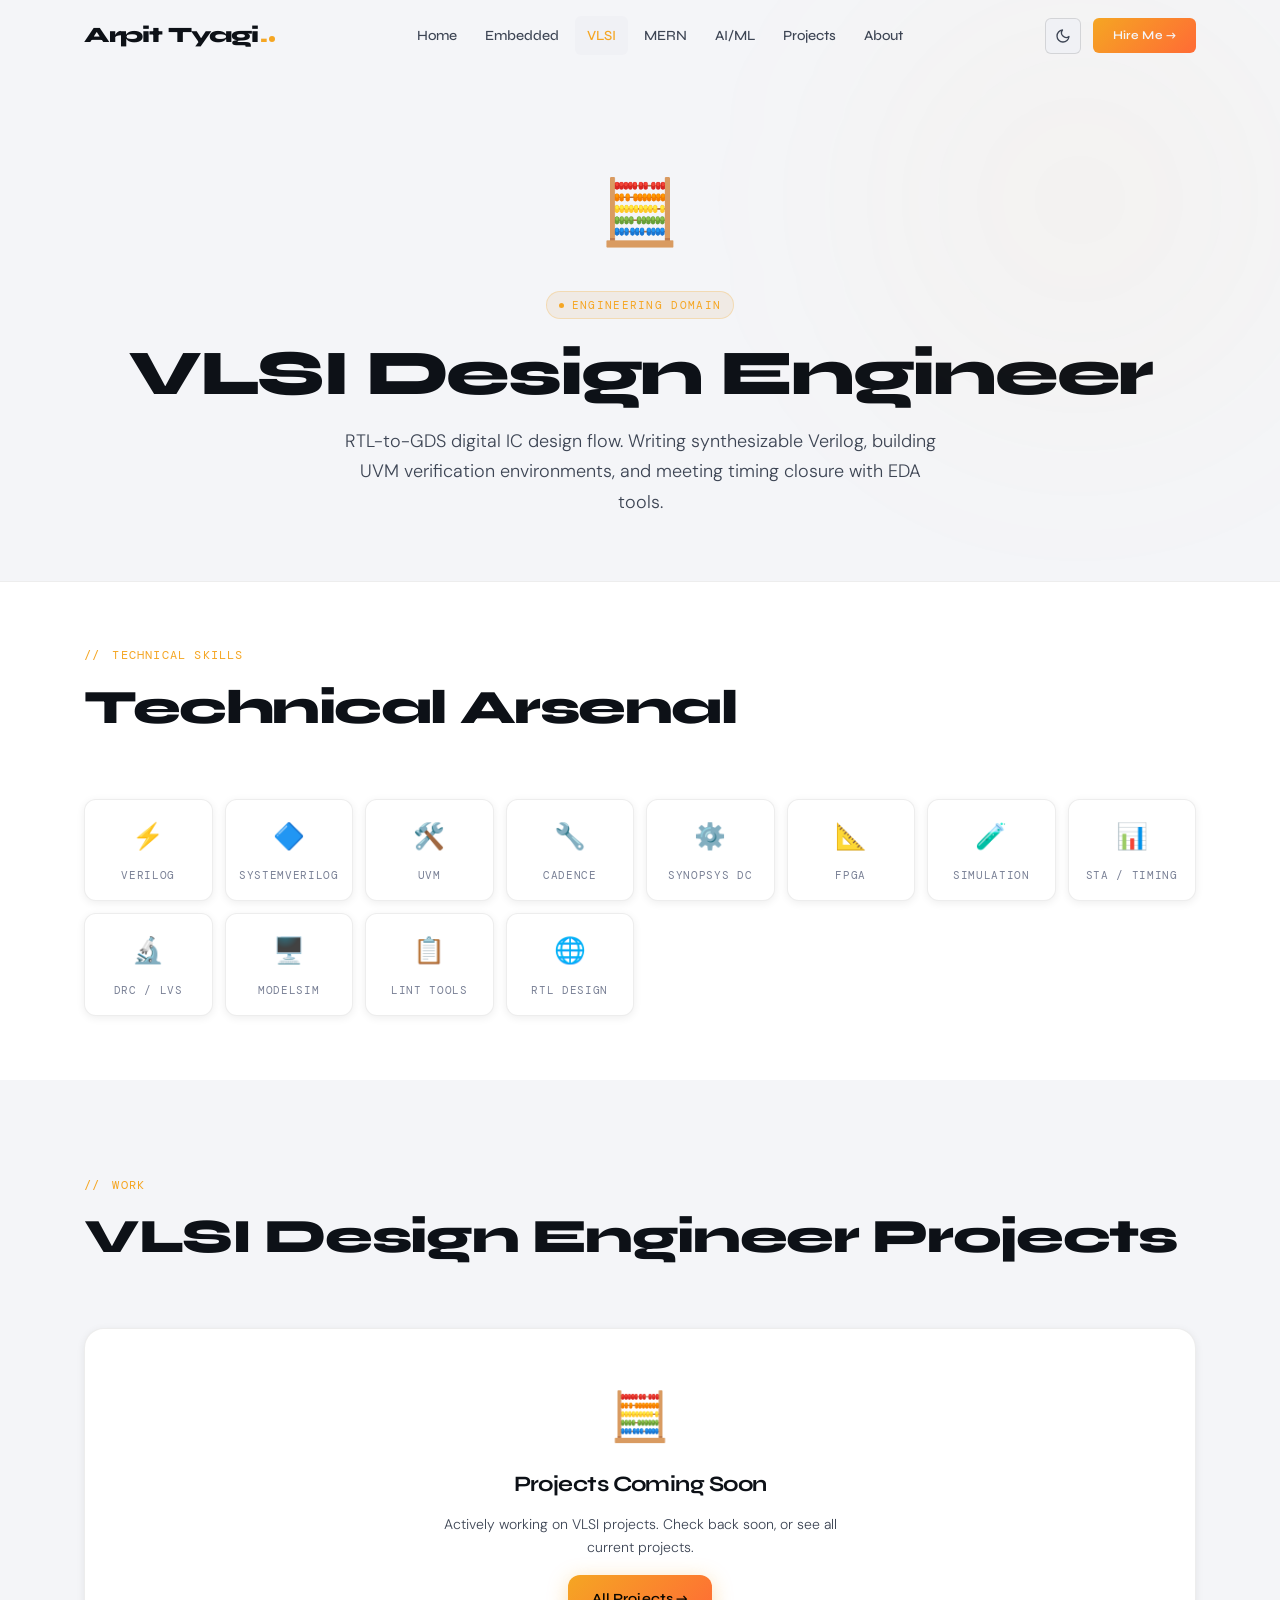
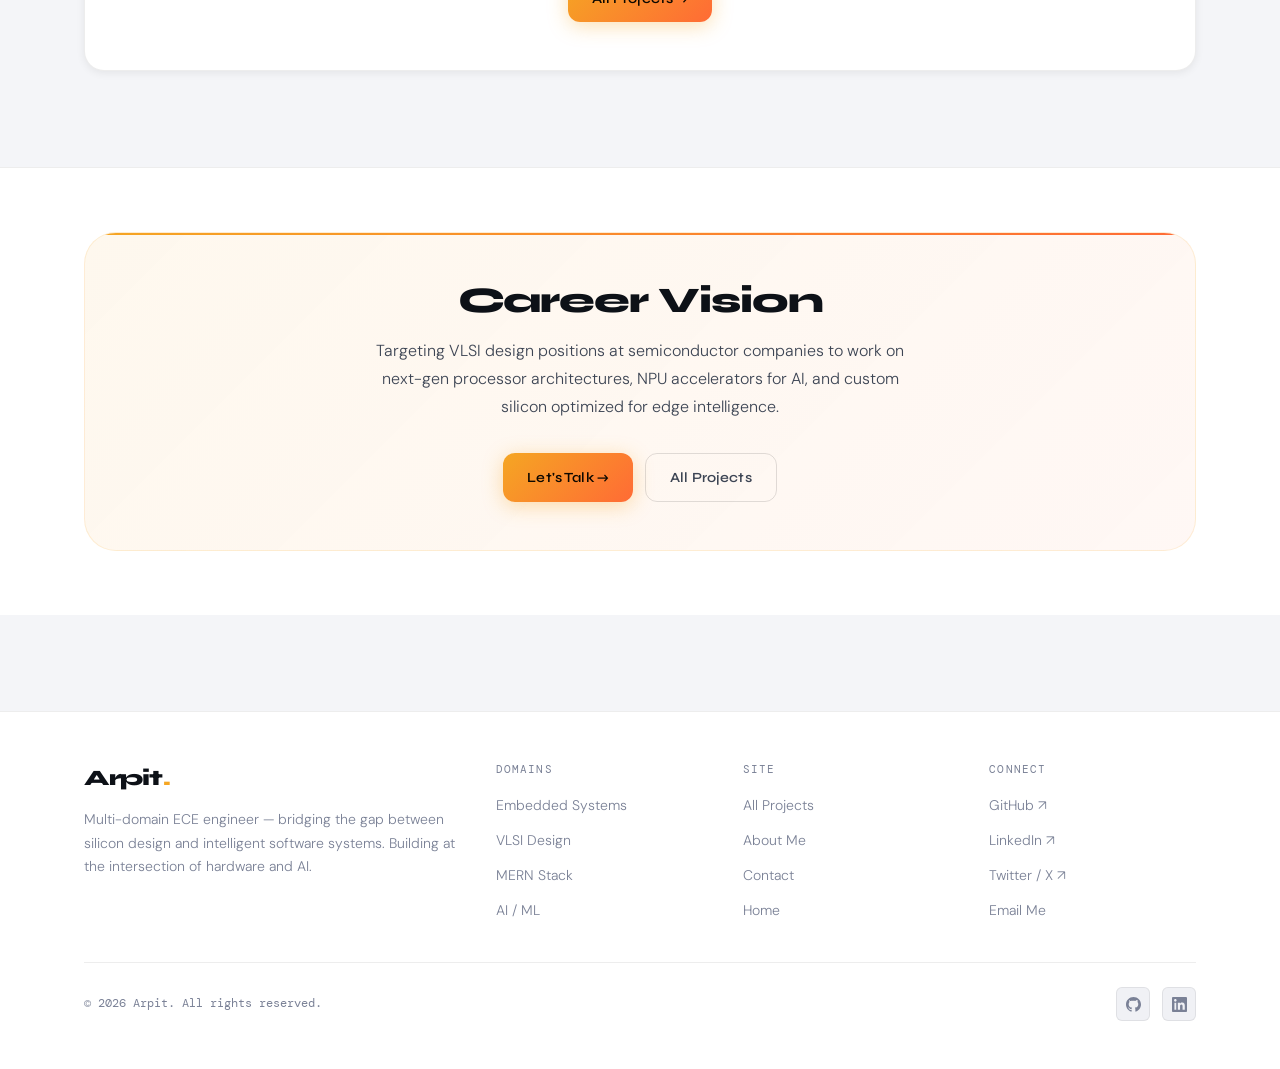
==== pages/vlsi.html @ d5ce12ea "Initial commit" ====
<!DOCTYPE html>
<html lang="en">
<head>
  <meta charset="UTF-8">
  <meta name="viewport" content="width=device-width, initial-scale=1.0">
  <meta name="description" content="VLSI Design Engineer — Arpit's engineering projects and skills.">
  <title>VLSI Design Engineer — Arpit Portfolio</title>
  <link rel="icon" type="image/svg+xml" href="data:image/svg+xml,<svg xmlns='http://www.w3.org/2000/svg' viewBox='0 0 100 100'><text y='.9em' font-size='90'>⚡</text></svg>">
  <link rel="preconnect" href="https://fonts.googleapis.com">
  <link rel="preconnect" href="https://fonts.gstatic.com" crossorigin>
  <link rel="stylesheet" href="../css/style.css">
  <script>!function(){var t=localStorage.getItem("arpit-theme")||(window.matchMedia("(prefers-color-scheme: dark)").matches?"dark":"light");document.documentElement.setAttribute("data-theme",t)}();</script>
</head>
<body>
<div id="nav-placeholder"></div>
<main id="main">

  <div class="page-hero" style="text-align:center;overflow:hidden;position:relative;">
    <div class="hero-orb hero-orb-1" aria-hidden="true"></div>
    <div class="wrap">
      <span class="page-hero-icon">🧮</span>
      <span class="label" style="margin-bottom:var(--s5);display:inline-flex;">Engineering Domain</span>
      <h1 class="page-hero-title">VLSI Design Engineer</h1>
      <p class="page-hero-sub" style="margin-inline:auto;">RTL-to-GDS digital IC design flow. Writing synthesizable Verilog, building UVM verification environments, and meeting timing closure with EDA tools.</p>
    </div>
  </div>

  <!-- Skills -->
  <section class="section section--sm" style="background:var(--bg-1);border-top:1px solid var(--border);">
    <div class="wrap">
      <div class="sh reveal">
        <p class="sh-eye">Technical Skills</p>
        <h2 class="sh-title">Technical Arsenal</h2>
      </div>
      <div class="skill-grid">
        <div class="skill-item reveal"><span class="skill-icon">⚡</span><span class="skill-name">Verilog</span></div>
<div class="skill-item reveal reveal-d1"><span class="skill-icon">🔷</span><span class="skill-name">SystemVerilog</span></div>
<div class="skill-item reveal reveal-d2"><span class="skill-icon">🛠️</span><span class="skill-name">UVM</span></div>
<div class="skill-item reveal reveal-d3"><span class="skill-icon">🔧</span><span class="skill-name">Cadence</span></div>
<div class="skill-item reveal"><span class="skill-icon">⚙️</span><span class="skill-name">Synopsys DC</span></div>
<div class="skill-item reveal reveal-d1"><span class="skill-icon">📐</span><span class="skill-name">FPGA</span></div>
<div class="skill-item reveal reveal-d2"><span class="skill-icon">🧪</span><span class="skill-name">Simulation</span></div>
<div class="skill-item reveal reveal-d3"><span class="skill-icon">📊</span><span class="skill-name">STA / Timing</span></div>
<div class="skill-item reveal"><span class="skill-icon">🔬</span><span class="skill-name">DRC / LVS</span></div>
<div class="skill-item reveal reveal-d1"><span class="skill-icon">🖥️</span><span class="skill-name">ModelSim</span></div>
<div class="skill-item reveal reveal-d2"><span class="skill-icon">📋</span><span class="skill-name">Lint Tools</span></div>
<div class="skill-item reveal reveal-d3"><span class="skill-icon">🌐</span><span class="skill-name">RTL Design</span></div>
      </div>
    </div>
  </section>

  <!-- Projects -->
  <section class="section">
    <div class="wrap">
      <div class="sh reveal">
        <p class="sh-eye">Work</p>
        <h2 class="sh-title">VLSI Design Engineer Projects</h2>
      </div>
      <div class="projects-grid">
        <div class="pcard reveal" style="grid-column:1/-1;padding:var(--s12);text-align:center;justify-content:center;align-items:center;display:flex;flex-direction:column;gap:var(--s4);">
          <span style="font-size:3rem;">🧮</span>
          <h3 style="font-size:var(--fs-xl);font-weight:700;">Projects Coming Soon</h3>
          <p style="color:var(--text-1);font-size:var(--fs-sm);max-width:400px;font-weight:300;">Actively working on VLSI projects. Check back soon, or see all current projects.</p>
          <a href="projects.html" class="btn btn-primary">All Projects →</a>
        </div>
      </div>
    </div>
  </section>

  <!-- Vision -->
  <section class="section section--sm" style="background:var(--bg-1);border-top:1px solid var(--border);">
    <div class="wrap">
      <div class="vision-strip reveal">
        <h2 class="vision-title">Career Vision</h2>
        <p class="vision-text">Targeting VLSI design positions at semiconductor companies to work on next-gen processor architectures, NPU accelerators for AI, and custom silicon optimized for edge intelligence.</p>
        <div class="vision-ctas">
          <a href="contact.html" class="btn btn-primary">Let's Talk →</a>
          <a href="projects.html" class="btn btn-ghost">All Projects</a>
        </div>
      </div>
    </div>
  </section>

</main>
<div id="footer-placeholder"></div>
<script src="../js/shared.js"></script>
</body>
</html>
---- css/style.css ----
/* ================================================================
   ARPIT PORTFOLIO — Design System
   Aesthetic: Dark engineering lab / silicon-era terminal
   Fonts: Syne (display) + DM Mono (code) + DM Sans (body)
   ================================================================ */

@import url('https://fonts.googleapis.com/css2?family=Syne:wght@400;500;600;700;800&family=DM+Mono:ital,wght@0,300;0,400;0,500;1,300&family=DM+Sans:ital,opsz,wght@0,9..40,300;0,9..40,400;0,9..40,500;0,9..40,600;1,9..40,300&display=swap');

/* ── TOKENS ─────────────────────────────────────────────────── */
:root {
  /* Palette */
  --bg-0:        #080B12;
  --bg-1:        #0D1117;
  --bg-2:        #131924;
  --bg-3:        #1B2232;
  --border:      rgba(255,255,255,0.07);
  --border-mid:  rgba(255,255,255,0.12);
  --border-hi:   rgba(255,255,255,0.22);

  --text-0:      #F0F4FF;
  --text-1:      #A8B4CC;
  --text-2:      #5A6580;
  --text-3:      #2E3548;

  --amber:       #F5A623;
  --amber-glow:  rgba(245,166,35,0.15);
  --amber-mid:   rgba(245,166,35,0.08);
  --electric:    #00D4FF;
  --electric-glow: rgba(0,212,255,0.12);
  --green:       #00E5A0;
  --violet:      #8B5CF6;

  --gradient-main: linear-gradient(135deg, #F5A623 0%, #FF6B35 100%);
  --gradient-cool: linear-gradient(135deg, #00D4FF 0%, #8B5CF6 100%);
  --gradient-text: linear-gradient(135deg, #F5A623 20%, #FF6B35 80%);

  /* Noise texture via SVG */
  --noise: url("data:image/svg+xml,%3Csvg viewBox='0 0 256 256' xmlns='http://www.w3.org/2000/svg'%3E%3Cfilter id='n'%3E%3CfeTurbulence type='fractalNoise' baseFrequency='0.85' numOctaves='4' stitchTiles='stitch'/%3E%3C/filter%3E%3Crect width='100%25' height='100%25' filter='url(%23n)' opacity='0.04'/%3E%3C/svg%3E");

  /* Fonts */
  --font-display: 'Syne', sans-serif;
  --font-body:    'DM Sans', sans-serif;
  --font-mono:    'DM Mono', monospace;

  /* Scale */
  --fs-2xs: 0.6875rem;
  --fs-xs:  0.75rem;
  --fs-sm:  0.875rem;
  --fs-md:  1rem;
  --fs-lg:  1.125rem;
  --fs-xl:  1.375rem;
  --fs-2xl: 1.75rem;
  --fs-3xl: 2.25rem;
  --fs-4xl: 3rem;
  --fs-5xl: 4rem;
  --fs-6xl: 5.5rem;
  --fs-7xl: 7.5rem;

  /* Spacing */
  --s1:  0.25rem;
  --s2:  0.5rem;
  --s3:  0.75rem;
  --s4:  1rem;
  --s5:  1.25rem;
  --s6:  1.5rem;
  --s8:  2rem;
  --s10: 2.5rem;
  --s12: 3rem;
  --s16: 4rem;
  --s20: 5rem;
  --s24: 6rem;
  --s32: 8rem;

  /* Radii */
  --r-sm: 6px;
  --r-md: 12px;
  --r-lg: 20px;
  --r-xl: 32px;
  --r-full: 9999px;

  /* Shadows */
  --shadow-sm: 0 2px 8px rgba(0,0,0,0.4);
  --shadow-md: 0 8px 32px rgba(0,0,0,0.5);
  --shadow-lg: 0 20px 60px rgba(0,0,0,0.6);
  --shadow-amber: 0 0 40px rgba(245,166,35,0.2), 0 4px 20px rgba(0,0,0,0.4);
  --shadow-glow: 0 0 60px rgba(245,166,35,0.08);

  /* Transitions */
  --ease: cubic-bezier(0.4, 0, 0.2, 1);
  --ease-spring: cubic-bezier(0.34, 1.56, 0.64, 1);
  --ease-out: cubic-bezier(0, 0, 0.2, 1);
  --t-fast: 150ms var(--ease);
  --t-base: 250ms var(--ease);
  --t-slow: 400ms var(--ease);

  --max-w: 1160px;
  --max-w-text: 680px;
}

/* ── RESET ──────────────────────────────────────────────────── */
*, *::before, *::after { box-sizing: border-box; margin: 0; padding: 0; }
html { font-size: 16px; scroll-behavior: smooth; scrollbar-width: thin; scrollbar-color: var(--bg-3) var(--bg-0); overflow-x: hidden; }
body {
  font-family: var(--font-body);
  background: var(--bg-0);
  color: var(--text-0);
  line-height: 1.65;
  overflow-x: hidden;
  min-height: 100vh;
  -webkit-font-smoothing: antialiased;
  background-image: var(--noise);
}
img, video { max-width: 100%; height: auto; display: block; }
a { color: inherit; text-decoration: none; }
ul, ol { list-style: none; }
button { font-family: var(--font-body); cursor: pointer; border: none; background: none; color: inherit; }
input, textarea, select { font-family: var(--font-body); }
h1,h2,h3,h4,h5,h6 { font-family: var(--font-display); font-weight: 700; line-height: 1.1; letter-spacing: -0.025em; }

/* Custom scrollbar */
::-webkit-scrollbar { width: 6px; }
::-webkit-scrollbar-track { background: var(--bg-0); }
::-webkit-scrollbar-thumb { background: var(--bg-3); border-radius: 3px; }
::-webkit-scrollbar-thumb:hover { background: var(--text-2); }

/* ── LAYOUT ─────────────────────────────────────────────────── */
.wrap { width: 100%; max-width: var(--max-w); margin-inline: auto; padding-inline: var(--s6); }
.wrap--text { max-width: var(--max-w-text); }
.section { padding-block: var(--s24); }
.section--sm { padding-block: var(--s16); }
.section--lg { padding-block: var(--s32); }

/* Grid helpers */
.g2 { display: grid; grid-template-columns: 1fr 1fr; gap: var(--s6); }
.g3 { display: grid; grid-template-columns: repeat(3, 1fr); gap: var(--s6); }
.g4 { display: grid; grid-template-columns: repeat(4, 1fr); gap: var(--s5); }
.flex { display: flex; }
.flex-c { display: flex; align-items: center; }
.flex-cc { display: flex; align-items: center; justify-content: center; }
.flex-b { display: flex; align-items: center; justify-content: space-between; }

/* ── TYPOGRAPHY UTILITIES ───────────────────────────────────── */
.mono { font-family: var(--font-mono); }
.grad-text {
  background: var(--gradient-text);
  -webkit-background-clip: text;
  -webkit-text-fill-color: transparent;
  background-clip: text;
}
.grad-text-cool {
  background: var(--gradient-cool);
  -webkit-background-clip: text;
  -webkit-text-fill-color: transparent;
  background-clip: text;
}
.text-muted { color: var(--text-1); }
.text-dim   { color: var(--text-2); }
.text-center { text-align: center; }

/* ── LABEL CHIP ─────────────────────────────────────────────── */
.label {
  display: inline-flex;
  align-items: center;
  gap: var(--s2);
  font-family: var(--font-mono);
  font-size: var(--fs-2xs);
  letter-spacing: 0.12em;
  text-transform: uppercase;
  color: var(--amber);
  padding: var(--s1) var(--s3);
  border: 1px solid rgba(245,166,35,0.25);
  border-radius: var(--r-full);
  background: var(--amber-mid);
}
.label::before {
  content: '';
  width: 5px; height: 5px;
  border-radius: 50%;
  background: var(--amber);
  animation: blink 2.4s ease-in-out infinite;
}
@keyframes blink { 0%,100%{opacity:1} 50%{opacity:0.3} }

/* ── BUTTONS ─────────────────────────────────────────────────── */
.btn {
  display: inline-flex;
  align-items: center;
  gap: var(--s2);
  padding: var(--s3) var(--s6);
  border-radius: var(--r-md);
  font-family: var(--font-display);
  font-size: var(--fs-sm);
  font-weight: 600;
  letter-spacing: 0.01em;
  transition: all var(--t-base);
  cursor: pointer;
  position: relative;
  overflow: hidden;
  white-space: nowrap;
}
.btn-primary {
  background: var(--gradient-main);
  color: #0D0800;
  box-shadow: 0 4px 20px rgba(245,166,35,0.35);
}
.btn-primary:hover {
  transform: translateY(-2px);
  box-shadow: 0 8px 32px rgba(245,166,35,0.50);
}
.btn-ghost {
  background: transparent;
  color: var(--text-1);
  border: 1px solid var(--border-mid);
}
.btn-ghost:hover {
  background: var(--bg-2);
  color: var(--text-0);
  border-color: var(--border-hi);
}
.btn-sm {
  padding: var(--s2) var(--s4);
  font-size: var(--fs-xs);
  border-radius: var(--r-sm);
}
.btn-lg {
  padding: var(--s4) var(--s8);
  font-size: var(--fs-md);
  border-radius: var(--r-lg);
}

/* ── NAV ─────────────────────────────────────────────────────── */
.nav {
  position: fixed;
  top: 0; left: 0; right: 0;
  z-index: 200;
  padding-block: var(--s4);
  transition: background var(--t-slow), border-color var(--t-slow);
  border-bottom: 1px solid transparent;
}
.nav.scrolled {
  background: rgba(8,11,18,0.88);
  backdrop-filter: blur(24px) saturate(160%);
  -webkit-backdrop-filter: blur(24px) saturate(160%);
  border-bottom-color: var(--border);
}
.nav-inner { display: flex; align-items: center; justify-content: space-between; }
.nav-logo {
  font-family: var(--font-display);
  font-size: var(--fs-xl);
  font-weight: 800;
  letter-spacing: -0.04em;
  display: flex;
  align-items: baseline;
  gap: 2px;
}
.nav-logo span { color: var(--amber); }
.nav-logo .dot {
  width: 6px; height: 6px;
  border-radius: 50%;
  background: var(--amber);
  display: inline-block;
  margin-bottom: 3px;
  animation: blink 2.4s ease-in-out infinite;
}
.nav-links {
  display: flex;
  align-items: center;
  gap: var(--s1);
}
.nav-links a {
  font-size: var(--fs-sm);
  font-weight: 500;
  color: var(--text-1);
  padding: var(--s2) var(--s3);
  border-radius: var(--r-sm);
  transition: color var(--t-fast), background var(--t-fast);
  font-family: var(--font-display);
}
.nav-links a:hover, .nav-links a.active {
  color: var(--text-0);
  background: var(--bg-2);
}
.nav-links a.active { color: var(--amber); }
.nav-cta {
  font-family: var(--font-display);
  font-size: var(--fs-xs);
  font-weight: 600;
  color: var(--bg-0);
  background: var(--gradient-main);
  padding: var(--s2) var(--s5);
  border-radius: var(--r-sm);
  transition: all var(--t-base);
  letter-spacing: 0.01em;
}
.nav-cta:hover { opacity: 0.9; transform: translateY(-1px); }

/* Hamburger */
.nav-hamburger {
  display: none;
  flex-direction: column;
  gap: 5px;
  cursor: pointer;
  padding: var(--s2);
  z-index: 10;
}
.nav-hamburger span {
  display: block;
  width: 22px;
  height: 1.5px;
  background: var(--text-0);
  border-radius: 2px;
  transition: all var(--t-base);
}
.nav-hamburger.open span:nth-child(1) { transform: translateY(6.5px) rotate(45deg); }
.nav-hamburger.open span:nth-child(2) { opacity: 0; }
.nav-hamburger.open span:nth-child(3) { transform: translateY(-6.5px) rotate(-45deg); }

/* Mobile menu */
.nav-mobile {
  display: none;
  position: fixed;
  inset: 0;
  background: var(--bg-0);
  z-index: 190;
  flex-direction: column;
  align-items: center;
  justify-content: center;
  gap: var(--s4);
  opacity: 0;
  pointer-events: none;
  transition: opacity var(--t-slow);
}
.nav-mobile.open { opacity: 1; pointer-events: all; }
.nav-mobile a {
  font-family: var(--font-display);
  font-size: var(--fs-3xl);
  font-weight: 700;
  color: var(--text-1);
  transition: color var(--t-fast);
  letter-spacing: -0.02em;
}
.nav-mobile a:hover { color: var(--amber); }

/* ── HERO ─────────────────────────────────────────────────────── */
.hero {
  min-height: 100svh;
  display: flex;
  flex-direction: column;
  justify-content: center;
  padding-top: 80px;
  position: relative;
  overflow: hidden;
}

/* Ambient background orbs */
.hero-orb {
  position: absolute;
  border-radius: 50%;
  filter: blur(120px);
  pointer-events: none;
  opacity: 0.5;
}
.hero-orb-1 {
  width: 600px; height: 600px;
  background: radial-gradient(circle, rgba(245,166,35,0.12) 0%, transparent 70%);
  top: -100px; right: -100px;
  animation: drift1 12s ease-in-out infinite alternate;
}
.hero-orb-2 {
  width: 500px; height: 500px;
  background: radial-gradient(circle, rgba(0,212,255,0.08) 0%, transparent 70%);
  bottom: -50px; left: -80px;
  animation: drift2 15s ease-in-out infinite alternate;
}
.hero-orb-3 {
  width: 300px; height: 300px;
  background: radial-gradient(circle, rgba(139,92,246,0.08) 0%, transparent 70%);
  top: 40%; left: 40%;
  animation: drift3 10s ease-in-out infinite alternate;
}
@keyframes drift1 { from{transform:translate(0,0) scale(1)} to{transform:translate(-40px,60px) scale(1.1)} }
@keyframes drift2 { from{transform:translate(0,0) scale(1)} to{transform:translate(50px,-40px) scale(0.9)} }
@keyframes drift3 { from{transform:translate(0,0)} to{transform:translate(-30px,30px)} }

/* Grid lines background */
.hero-grid {
  position: absolute;
  inset: 0;
  pointer-events: none;
  opacity: 0.03;
  background-image:
    linear-gradient(var(--text-0) 1px, transparent 1px),
    linear-gradient(90deg, var(--text-0) 1px, transparent 1px);
  background-size: 60px 60px;
  mask-image: radial-gradient(ellipse 80% 100% at 50% 0%, black 0%, transparent 80%);
}

.hero-inner {
  display: grid;
  grid-template-columns: 1fr 1fr;
  gap: var(--s16);
  align-items: center;
  padding-block: var(--s20);
}

.hero-pre {
  font-family: var(--font-mono);
  font-size: var(--fs-xs);
  color: var(--amber);
  letter-spacing: 0.1em;
  margin-bottom: var(--s5);
  display: flex;
  align-items: center;
  gap: var(--s3);
}
.hero-pre::before {
  content: '';
  width: 24px; height: 1px;
  background: var(--amber);
}
.hero-pre::after {
  content: '';
  width: 24px; height: 1px;
  background: var(--amber);
}

.hero-title {
  font-size: clamp(2.2rem, 10vw, var(--fs-6xl));
  font-weight: 800;
  letter-spacing: -0.035em;
  line-height: 1.0;
  margin-bottom: var(--s6);
}

.hero-sub {
  font-size: var(--fs-lg);
  color: var(--text-1);
  line-height: 1.7;
  max-width: 480px;
  margin-bottom: var(--s8);
  font-weight: 300;
}

.hero-domains {
  display: flex;
  flex-wrap: wrap;
  gap: var(--s2);
  margin-bottom: var(--s8);
}

.domain-pill {
  display: inline-flex;
  align-items: center;
  gap: var(--s2);
  padding: 5px var(--s3);
  border: 1px solid var(--border);
  border-radius: var(--r-full);
  background: var(--bg-2);
  font-family: var(--font-mono);
  font-size: var(--fs-xs);
  color: var(--text-1);
  transition: all var(--t-fast);
  cursor: default;
}
.domain-pill:hover {
  border-color: var(--amber);
  color: var(--amber);
  background: var(--amber-mid);
}
.domain-pill .pip {
  width: 5px; height: 5px;
  border-radius: 50%;
}

.hero-ctas {
  display: flex;
  gap: var(--s3);
  flex-wrap: wrap;
}

/* Hero photo side */
.hero-visual {
  position: relative;
  display: flex;
  justify-content: flex-end;
  align-items: center;
}

.hero-photo-wrap {
  position: relative;
  width: 360px;
  height: 440px;
}

.hero-photo-frame {
  width: 100%;
  height: 100%;
  border-radius: var(--r-xl);
  overflow: hidden;
  position: relative;
  border: 1px solid var(--border-mid);
}

/* Gradient overlay on photo */
.hero-photo-frame::after {
  content: '';
  position: absolute;
  inset: 0;
  background: linear-gradient(
    to bottom,
    rgba(8,11,18,0) 0%,
    rgba(8,11,18,0) 50%,
    rgba(8,11,18,0.7) 100%
  );
  z-index: 1;
}

.hero-photo-frame img {
  width: 100%; height: 100%;
  object-fit: cover;
  object-position: top center;
  transition: transform 600ms var(--ease-out);
}
.hero-photo-frame:hover img { transform: scale(1.03); }

/* Decorative circuit lines */
.hero-deco {
  position: absolute;
  inset: -20px;
  pointer-events: none;
}
.hero-deco::before {
  content: '';
  position: absolute;
  top: 20px; left: -20px; right: 20px; bottom: -20px;
  border: 1px solid rgba(245,166,35,0.12);
  border-radius: var(--r-xl);
}
.hero-deco::after {
  content: '';
  position: absolute;
  top: 40px; left: -10px;
  width: 1px; height: 60px;
  background: linear-gradient(to bottom, transparent, var(--amber), transparent);
}

/* Floating info card */
.hero-card {
  position: absolute;
  background: rgba(13,17,23,0.92);
  border: 1px solid var(--border-mid);
  border-radius: var(--r-md);
  padding: var(--s3) var(--s4);
  backdrop-filter: blur(12px);
  box-shadow: var(--shadow-md);
  animation: float 5s ease-in-out infinite;
}
.hero-card-1 { bottom: 30px; left: -50px; animation-delay: 0s; }
.hero-card-2 { top: 40px; right: -40px; animation-delay: 2.5s; }
@keyframes float { 0%,100%{transform:translateY(0)} 50%{transform:translateY(-10px)} }

.hcard-val { font-family: var(--font-display); font-size: var(--fs-xl); font-weight: 800; color: var(--text-0); line-height: 1; }
.hcard-key { font-family: var(--font-mono); font-size: var(--fs-2xs); color: var(--text-2); margin-top: 3px; text-transform: uppercase; letter-spacing: 0.08em; }

/* ── SECTION HEADER ─────────────────────────────────────────── */
.sh { margin-bottom: var(--s16); }
.sh-eye {
  font-family: var(--font-mono);
  font-size: var(--fs-xs);
  color: var(--amber);
  letter-spacing: 0.1em;
  text-transform: uppercase;
  display: flex;
  align-items: center;
  gap: var(--s3);
  margin-bottom: var(--s4);
}
.sh-eye::before { content: '//'; }
.sh-title {
  font-size: clamp(1.6rem, 7vw, var(--fs-4xl));
  font-weight: 800;
  letter-spacing: -0.03em;
  margin-bottom: var(--s4);
}
.sh-sub {
  font-size: var(--fs-lg);
  color: var(--text-1);
  line-height: 1.65;
  font-weight: 300;
  max-width: 560px;
}

/* ── DOMAIN CARDS ───────────────────────────────────────────── */
.domains-grid {
  display: grid;
  grid-template-columns: repeat(2, 1fr);
  gap: var(--s4);
}

.dcard {
  display: block;
  background: var(--bg-1);
  border: 1px solid var(--border);
  border-radius: var(--r-lg);
  padding: var(--s8);
  position: relative;
  overflow: hidden;
  transition: all var(--t-base);
  text-decoration: none;
  color: inherit;
  cursor: pointer;
}
.dcard::before {
  content: '';
  position: absolute;
  top: 0; left: 0; right: 0;
  height: 2px;
  background: var(--gradient-main);
  transform: scaleX(0);
  transform-origin: left;
  transition: transform var(--t-slow);
}
.dcard:hover { border-color: var(--border-mid); transform: translateY(-4px); box-shadow: var(--shadow-lg); color: inherit; }
.dcard:hover::before { transform: scaleX(1); }

/* Ambient glow on hover */
.dcard::after {
  content: '';
  position: absolute;
  inset: 0;
  background: radial-gradient(ellipse 60% 50% at 30% 0%, var(--amber-mid) 0%, transparent 70%);
  opacity: 0;
  transition: opacity var(--t-slow);
  pointer-events: none;
}
.dcard:hover::after { opacity: 1; }

.dcard-icon {
  width: 48px; height: 48px;
  border-radius: var(--r-md);
  border: 1px solid var(--border);
  background: var(--bg-2);
  display: flex; align-items: center; justify-content: center;
  font-size: 22px;
  margin-bottom: var(--s5);
  transition: all var(--t-base);
  position: relative;
  z-index: 1;
}
.dcard:hover .dcard-icon {
  border-color: rgba(245,166,35,0.3);
  background: var(--amber-mid);
}
.dcard-title {
  font-size: var(--fs-xl);
  font-weight: 700;
  margin-bottom: var(--s3);
  position: relative; z-index: 1;
}
.dcard-desc {
  font-size: var(--fs-sm);
  color: var(--text-1);
  line-height: 1.7;
  margin-bottom: var(--s5);
  font-weight: 300;
  position: relative; z-index: 1;
}
.dcard-tags {
  display: flex;
  flex-wrap: wrap;
  gap: var(--s2);
  position: relative; z-index: 1;
  margin-bottom: var(--s5);
}
.tag {
  font-family: var(--font-mono);
  font-size: var(--fs-2xs);
  padding: 3px var(--s2);
  border: 1px solid var(--border);
  border-radius: var(--r-sm);
  color: var(--text-2);
  background: var(--bg-2);
  transition: all var(--t-fast);
}
.dcard:hover .tag { border-color: var(--border-mid); color: var(--text-1); }
.dcard-arrow {
  display: flex;
  align-items: center;
  gap: var(--s2);
  font-family: var(--font-display);
  font-size: var(--fs-sm);
  font-weight: 600;
  color: var(--amber);
  position: relative; z-index: 1;
  transition: gap var(--t-base);
}
.dcard:hover .dcard-arrow { gap: var(--s3); }

/* ── PROJECT CARDS ──────────────────────────────────────────── */
.pcard {
  background: var(--bg-1);
  border: 1px solid var(--border);
  border-radius: var(--r-lg);
  overflow: hidden;
  display: flex;
  flex-direction: column;
  transition: all var(--t-base);
  position: relative;
}
.pcard:hover { transform: translateY(-6px); box-shadow: var(--shadow-lg); border-color: var(--border-mid); }

.pcard-thumb {
  position: relative;
  aspect-ratio: 16/9;
  overflow: hidden;
  background: var(--bg-2);
  display: flex;
  align-items: center;
  justify-content: center;
}
.pcard-thumb-icon { font-size: 3.5rem; opacity: 0.4; transition: all var(--t-slow); }
.pcard:hover .pcard-thumb-icon { opacity: 0.7; transform: scale(1.1); }
.pcard-thumb img { width: 100%; height: 100%; object-fit: cover; transition: transform 500ms var(--ease-out); }
.pcard:hover .pcard-thumb img { transform: scale(1.06); }
.pcard-badge {
  position: absolute;
  top: var(--s3); left: var(--s3);
  font-family: var(--font-mono);
  font-size: var(--fs-2xs);
  letter-spacing: 0.05em;
  padding: 3px var(--s2);
  border-radius: var(--r-sm);
  border: 1px solid var(--border-mid);
  background: rgba(8,11,18,0.85);
  backdrop-filter: blur(8px);
  color: var(--text-2);
  text-transform: uppercase;
}
.pcard-body { padding: var(--s6); flex: 1; display: flex; flex-direction: column; gap: var(--s3); }
.pcard-title { font-size: var(--fs-lg); font-weight: 700; line-height: 1.25; }
.pcard-desc { font-size: var(--fs-sm); color: var(--text-1); line-height: 1.65; flex: 1; font-weight: 300; }
.pcard-stack { display: flex; flex-wrap: wrap; gap: var(--s2); }
.pcard-actions { display: flex; gap: var(--s2); padding-top: var(--s3); border-top: 1px solid var(--border); margin-top: auto; }

/* ── SKILLS ─────────────────────────────────────────────────── */
.skill-grid {
  display: grid;
  grid-template-columns: repeat(auto-fill, minmax(120px, 1fr));
  gap: var(--s3);
}
.skill-item {
  background: var(--bg-1);
  border: 1px solid var(--border);
  border-radius: var(--r-md);
  padding: var(--s4) var(--s3);
  text-align: center;
  display: flex;
  flex-direction: column;
  align-items: center;
  gap: var(--s2);
  transition: all var(--t-base);
}
.skill-item:hover {
  border-color: rgba(245,166,35,0.3);
  background: var(--amber-mid);
  transform: translateY(-2px);
}
.skill-icon { font-size: 1.6rem; }
.skill-name {
  font-family: var(--font-mono);
  font-size: var(--fs-2xs);
  color: var(--text-2);
  text-transform: uppercase;
  letter-spacing: 0.06em;
  transition: color var(--t-fast);
}
.skill-item:hover .skill-name { color: var(--amber); }

/* ── STATS BAR ──────────────────────────────────────────────── */
.stats-row {
  display: grid;
  grid-template-columns: repeat(4, 1fr);
  gap: 1px;
  border: 1px solid var(--border);
  border-radius: var(--r-lg);
  overflow: hidden;
  background: var(--border);
}
.stat-cell {
  background: var(--bg-1);
  padding: var(--s8) var(--s6);
  text-align: center;
}
.stat-val {
  font-family: var(--font-display);
  font-size: var(--fs-4xl);
  font-weight: 800;
  letter-spacing: -0.04em;
  line-height: 1;
  background: var(--gradient-text);
  -webkit-background-clip: text;
  -webkit-text-fill-color: transparent;
  background-clip: text;
  margin-bottom: var(--s2);
}
.stat-key {
  font-family: var(--font-mono);
  font-size: var(--fs-xs);
  color: var(--text-2);
  text-transform: uppercase;
  letter-spacing: 0.08em;
}

/* ── CONTACT FORM ───────────────────────────────────────────── */
.contact-box {
  background: var(--bg-1);
  border: 1px solid var(--border);
  border-radius: var(--r-xl);
  padding: var(--s10);
  max-width: 660px;
  margin-inline: auto;
  position: relative;
  overflow: hidden;
}
.contact-box::before {
  content: '';
  position: absolute;
  top: 0; left: 0; right: 0;
  height: 2px;
  background: var(--gradient-main);
}
.form-group { display: flex; flex-direction: column; gap: var(--s2); margin-bottom: var(--s5); }
.form-row { display: grid; grid-template-columns: 1fr 1fr; gap: var(--s4); }
.form-label {
  font-family: var(--font-display);
  font-size: var(--fs-xs);
  font-weight: 600;
  color: var(--text-1);
  letter-spacing: 0.02em;
}
.form-label span { color: var(--amber); }
.form-input, .form-select, .form-textarea {
  background: var(--bg-0);
  border: 1px solid var(--border-mid);
  border-radius: var(--r-md);
  padding: var(--s3) var(--s4);
  color: var(--text-0);
  font-size: var(--fs-sm);
  font-family: var(--font-body);
  outline: none;
  transition: border-color var(--t-fast), box-shadow var(--t-fast);
  width: 100%;
}
.form-input:focus, .form-select:focus, .form-textarea:focus {
  border-color: rgba(245,166,35,0.5);
  box-shadow: 0 0 0 3px var(--amber-mid);
}
.form-input::placeholder, .form-textarea::placeholder { color: var(--text-2); }
.form-select { cursor: pointer; }
.form-select option { background: var(--bg-1); }
.form-textarea { min-height: 130px; resize: vertical; line-height: 1.65; }
.form-submit {
  width: 100%;
  justify-content: center;
  padding-block: var(--s4);
  font-size: var(--fs-md);
  margin-top: var(--s3);
}

.form-status {
  margin-top: var(--s4);
  padding: var(--s3) var(--s4);
  border-radius: var(--r-md);
  font-size: var(--fs-sm);
  font-weight: 500;
  display: none;
  font-family: var(--font-mono);
}
.form-status.ok {
  display: block;
  background: rgba(0,229,160,0.08);
  border: 1px solid rgba(0,229,160,0.25);
  color: var(--green);
}
.form-status.err {
  display: block;
  background: rgba(255,107,53,0.08);
  border: 1px solid rgba(255,107,53,0.25);
  color: #FF6B35;
}

/* ── FOOTER ─────────────────────────────────────────────────── */
footer {
  background: var(--bg-1);
  border-top: 1px solid var(--border);
  padding-block: var(--s12);
  margin-top: var(--s24);
}
.footer-inner {
  display: grid;
  grid-template-columns: 1.8fr 1fr 1fr 1fr;
  gap: var(--s10);
}
.footer-brand-logo {
  font-family: var(--font-display);
  font-size: var(--fs-xl);
  font-weight: 800;
  letter-spacing: -0.04em;
  color: var(--text-0);
  display: block;
  margin-bottom: var(--s3);
}
.footer-brand-logo span { color: var(--amber); }
.footer-desc { font-size: var(--fs-sm); color: var(--text-2); line-height: 1.7; font-weight: 300; }
.footer-col-title {
  font-family: var(--font-mono);
  font-size: var(--fs-2xs);
  letter-spacing: 0.1em;
  text-transform: uppercase;
  color: var(--text-2);
  margin-bottom: var(--s4);
}
.footer-links { display: flex; flex-direction: column; gap: var(--s3); }
.footer-links a {
  font-size: var(--fs-sm);
  color: var(--text-2);
  transition: color var(--t-fast);
  font-weight: 300;
}
.footer-links a:hover { color: var(--text-0); }
.footer-bottom {
  margin-top: var(--s10);
  padding-top: var(--s6);
  border-top: 1px solid var(--border);
  display: flex;
  align-items: center;
  justify-content: space-between;
}
.footer-copy { font-family: var(--font-mono); font-size: var(--fs-xs); color: var(--text-2); }
.footer-socials { display: flex; gap: var(--s3); }
.footer-socials a {
  width: 34px; height: 34px;
  border-radius: var(--r-sm);
  background: var(--bg-2);
  border: 1px solid var(--border);
  display: flex; align-items: center; justify-content: center;
  color: var(--text-2);
  font-size: 14px;
  transition: all var(--t-fast);
}
.footer-socials a:hover { background: var(--amber-mid); border-color: rgba(245,166,35,0.3); color: var(--amber); transform: translateY(-2px); }

/* ── DIVIDER ─────────────────────────────────────────────────── */
.divider {
  width: 100%;
  height: 1px;
  background: var(--border);
  margin-block: var(--s4);
}

/* ── REVEAL ANIMATIONS ──────────────────────────────────────── */
.reveal {
  opacity: 0;
  transform: translateY(28px);
  transition: opacity 0.65s var(--ease-out), transform 0.65s var(--ease-out);
}
.reveal.revealed { opacity: 1; transform: none; }
.reveal-d1 { transition-delay: 80ms; }
.reveal-d2 { transition-delay: 160ms; }
.reveal-d3 { transition-delay: 240ms; }
.reveal-d4 { transition-delay: 320ms; }

/* ── PAGE-SPECIFIC ──────────────────────────────────────────── */
/* Domain inner page hero */
.page-hero {
  padding-top: calc(80px + var(--s20));
  padding-bottom: var(--s16);
  position: relative;
  overflow: hidden;
}
.page-hero-icon {
  font-size: var(--fs-5xl);
  margin-bottom: var(--s6);
  display: block;
  animation: float 5s ease-in-out infinite;
}
.page-hero-title {
  font-size: clamp(1.8rem, 9vw, var(--fs-5xl));
  font-weight: 800;
  letter-spacing: -0.035em;
  margin-bottom: var(--s4);
}
.page-hero-sub {
  font-size: var(--fs-lg);
  color: var(--text-1);
  max-width: 600px;
  line-height: 1.7;
  font-weight: 300;
}

/* Vision strip */
.vision-strip {
  background: linear-gradient(135deg, rgba(245,166,35,0.08) 0%, rgba(255,107,53,0.05) 100%);
  border: 1px solid rgba(245,166,35,0.15);
  border-radius: var(--r-xl);
  padding: var(--s12);
  text-align: center;
  position: relative;
  overflow: hidden;
}
.vision-strip::before {
  content: '';
  position: absolute;
  top: 0; left: 0; right: 0;
  height: 2px;
  background: var(--gradient-main);
}
.vision-title {
  font-size: var(--fs-3xl);
  font-weight: 800;
  letter-spacing: -0.03em;
  margin-bottom: var(--s4);
}
.vision-text { font-size: var(--fs-md); color: var(--text-1); max-width: 540px; margin-inline: auto; line-height: 1.75; font-weight: 300; }
.vision-ctas { margin-top: var(--s8); display: flex; gap: var(--s3); justify-content: center; flex-wrap: wrap; }

/* ── PROJECTS PAGE — filter + grid ─────────────────────────── */
.filter-bar {
  display: flex;
  gap: var(--s2);
  flex-wrap: wrap;
  margin-bottom: var(--s10);
}
.filter-btn {
  padding: 6px var(--s4);
  border-radius: var(--r-full);
  border: 1px solid var(--border);
  background: var(--bg-1);
  font-family: var(--font-mono);
  font-size: var(--fs-xs);
  color: var(--text-2);
  letter-spacing: 0.05em;
  cursor: pointer;
  transition: all var(--t-fast);
}
.filter-btn:hover, .filter-btn.active {
  background: var(--amber-mid);
  border-color: rgba(245,166,35,0.35);
  color: var(--amber);
}

/* Projects grid */
.projects-grid {
  display: grid;
  grid-template-columns: repeat(3, 1fr);
  gap: var(--s5);
}

/* Hidden project cards during filtering */
.pcard[hidden] { display: none; }

/* ── ABOUT PAGE ─────────────────────────────────────────────── */
.about-grid {
  display: grid;
  grid-template-columns: 1fr 1fr;
  gap: var(--s16);
  align-items: center;
}
.about-img-wrap {
  position: relative;
  border-radius: var(--r-xl);
  overflow: hidden;
  border: 1px solid var(--border-mid);
}
.about-img-wrap img { width: 100%; display: block; }
.about-img-wrap::after {
  content: '';
  position: absolute;
  inset: 0;
  background: linear-gradient(to top, rgba(8,11,18,0.6) 0%, transparent 60%);
}

/* Timeline */
.timeline { display: flex; flex-direction: column; gap: var(--s6); margin-top: var(--s10); }
.tl-item { display: flex; gap: var(--s6); }
.tl-dot-col { display: flex; flex-direction: column; align-items: center; gap: 0; flex-shrink: 0; }
.tl-dot { width: 10px; height: 10px; border-radius: 50%; background: var(--amber); border: 2px solid var(--bg-0); margin-top: 4px; flex-shrink: 0; }
.tl-line { width: 1px; flex: 1; background: var(--border); }
.tl-item:last-child .tl-line { display: none; }
.tl-date { font-family: var(--font-mono); font-size: var(--fs-xs); color: var(--text-2); margin-bottom: var(--s2); text-transform: uppercase; letter-spacing: 0.06em; }
.tl-title { font-family: var(--font-display); font-size: var(--fs-lg); font-weight: 700; margin-bottom: var(--s2); }
.tl-desc { font-size: var(--fs-sm); color: var(--text-1); line-height: 1.65; font-weight: 300; }

/* Cert card */
.cert-card {
  background: var(--bg-1);
  border: 1px solid var(--border);
  border-radius: var(--r-md);
  padding: var(--s5) var(--s6);
  display: flex;
  align-items: center;
  gap: var(--s4);
  transition: all var(--t-fast);
}
.cert-card:hover { border-color: var(--border-mid); transform: translateX(4px); }
.cert-icon { font-size: 1.5rem; flex-shrink: 0; }
.cert-name { font-family: var(--font-display); font-size: var(--fs-sm); font-weight: 600; margin-bottom: var(--s1); }
.cert-issuer { font-family: var(--font-mono); font-size: var(--fs-xs); color: var(--text-2); }

/* ── RESPONSIVE ─────────────────────────────────────────────── */
@media (max-width: 1024px) {
  .hero-inner { grid-template-columns: 1fr; text-align: center; padding-block: var(--s16); }
  .hero-visual { justify-content: center; }
  .hero-pre { justify-content: center; }
  .hero-sub { margin-inline: auto; }
  .hero-domains { justify-content: center; }
  .hero-ctas { justify-content: center; }
  .hero-photo-wrap { width: 280px; height: 340px; }
  .hero-card-1 { left: -20px; }
  .hero-card-2 { right: -20px; }
  .footer-inner { grid-template-columns: 1fr 1fr; gap: var(--s8); }
  .stats-row { grid-template-columns: repeat(2, 1fr); }
  .about-grid { grid-template-columns: 1fr; }
  .projects-grid { grid-template-columns: repeat(2, 1fr); }
}

@media (max-width: 768px) {
  :root { --s24: 4rem; --s20: 3rem; --s16: 2.5rem; }
  .wrap { padding-inline: var(--s4); }
  .nav-links, .nav-cta { display: none; }
  .nav-hamburger { display: flex; }
  .domains-grid { grid-template-columns: 1fr; }
  .g2, .g3, .g4, .form-row { grid-template-columns: 1fr; }
  .stats-row { grid-template-columns: 1fr 1fr; }
  .footer-inner { grid-template-columns: 1fr; }
  .footer-bottom { flex-direction: column; gap: var(--s4); text-align: center; }
  .projects-grid { grid-template-columns: 1fr; }
  .contact-box { padding: var(--s6); }
  .hero-pre { font-size: 0.6rem; gap: var(--s2); flex-wrap: wrap; justify-content: center; }
  .hero-pre::before, .hero-pre::after { width: 16px; }
  .hero-sub { font-size: var(--fs-md); }
  .vision-title { font-size: clamp(1.5rem, 7vw, var(--fs-3xl)); }
}

@media (max-width: 480px) {
  .hero-photo-wrap { display: none; }
  .hero-card { display: none; }
  .hero-ctas { flex-direction: column; width: 100%; }
  .hero-ctas .btn { width: 100%; justify-content: center; }
  .stat-val { font-size: var(--fs-2xl); }
  .stat-cell { padding: var(--s5) var(--s3); }
  .domain-pill { font-size: 0.65rem; }
  .dcard { padding: var(--s5); }
  .nav-logo { font-size: var(--fs-lg); }
}

/* ── BACK TO TOP ─────────────────────────────────────────────── */
#btt {
  position: fixed;
  bottom: var(--s6);
  right: var(--s6);
  z-index: 100;
  width: 40px; height: 40px;
  border-radius: var(--r-md);
  background: var(--bg-2);
  border: 1px solid var(--border-mid);
  color: var(--text-1);
  display: flex; align-items: center; justify-content: center;
  font-size: 16px;
  cursor: pointer;
  opacity: 0;
  transform: translateY(10px);
  transition: all var(--t-base);
}
#btt.show { opacity: 1; transform: none; }
#btt:hover { background: var(--amber-mid); border-color: rgba(245,166,35,0.3); color: var(--amber); }

/* ── PRINT ──────────────────────────────────────────────────── */
@media print {
  .nav, footer, #btt { display: none; }
  body { background: white; color: black; }
}

/* ── DARK MODE TOGGLE BUTTON ────────────────────────────────── */
.theme-toggle {
  width: 36px;
  height: 36px;
  border-radius: var(--r-sm);
  background: var(--bg-2);
  border: 1px solid var(--border-mid);
  display: flex;
  align-items: center;
  justify-content: center;
  color: var(--text-1);
  cursor: pointer;
  transition: all var(--t-fast);
  flex-shrink: 0;
}
.theme-toggle:hover {
  background: var(--amber-mid);
  border-color: rgba(245,166,35,0.35);
  color: var(--amber);
  transform: scale(1.08);
}
.theme-toggle svg { display: block; pointer-events: none; }

/* ── LIGHT MODE OVERRIDES ───────────────────────────────────── */
[data-theme="light"] {
  --bg-0:          #F4F5F8;
  --bg-1:          #FFFFFF;
  --bg-2:          #F0F1F5;
  --bg-3:          #E4E6ED;
  --border:        rgba(0,0,0,0.07);
  --border-mid:    rgba(0,0,0,0.12);
  --border-hi:     rgba(0,0,0,0.22);
  --text-0:        #0D1117;
  --text-1:        #3D4554;
  --text-2:        #7A8196;
  --text-3:        #B0B7C8;
  --amber-glow:    rgba(200,120,0,0.12);
  --amber-mid:     rgba(200,120,0,0.08);
  --shadow-sm:     0 2px 8px rgba(0,0,0,0.07);
  --shadow-md:     0 8px 32px rgba(0,0,0,0.10);
  --shadow-lg:     0 20px 60px rgba(0,0,0,0.12);
  --noise: none;
}

[data-theme="light"] body {
  background-image: none;
}

[data-theme="light"] .hero-grid {
  opacity: 0.06;
}

[data-theme="light"] .pcard,
[data-theme="light"] .dcard,
[data-theme="light"] .skill-item,
[data-theme="light"] .cert-card,
[data-theme="light"] .contact-box,
[data-theme="light"] .hero-card,
[data-theme="light"] .stat-cell {
  box-shadow: var(--shadow-sm);
}

[data-theme="light"] .form-input,
[data-theme="light"] .form-select,
[data-theme="light"] .form-textarea {
  background: var(--bg-0);
}

[data-theme="light"] .nav.scrolled {
  background: rgba(244,245,248,0.90);
}

[data-theme="light"] .nav-mobile {
  background: var(--bg-1);
}

/* Prevent flash of wrong theme on page load */
html { color-scheme: dark light; }
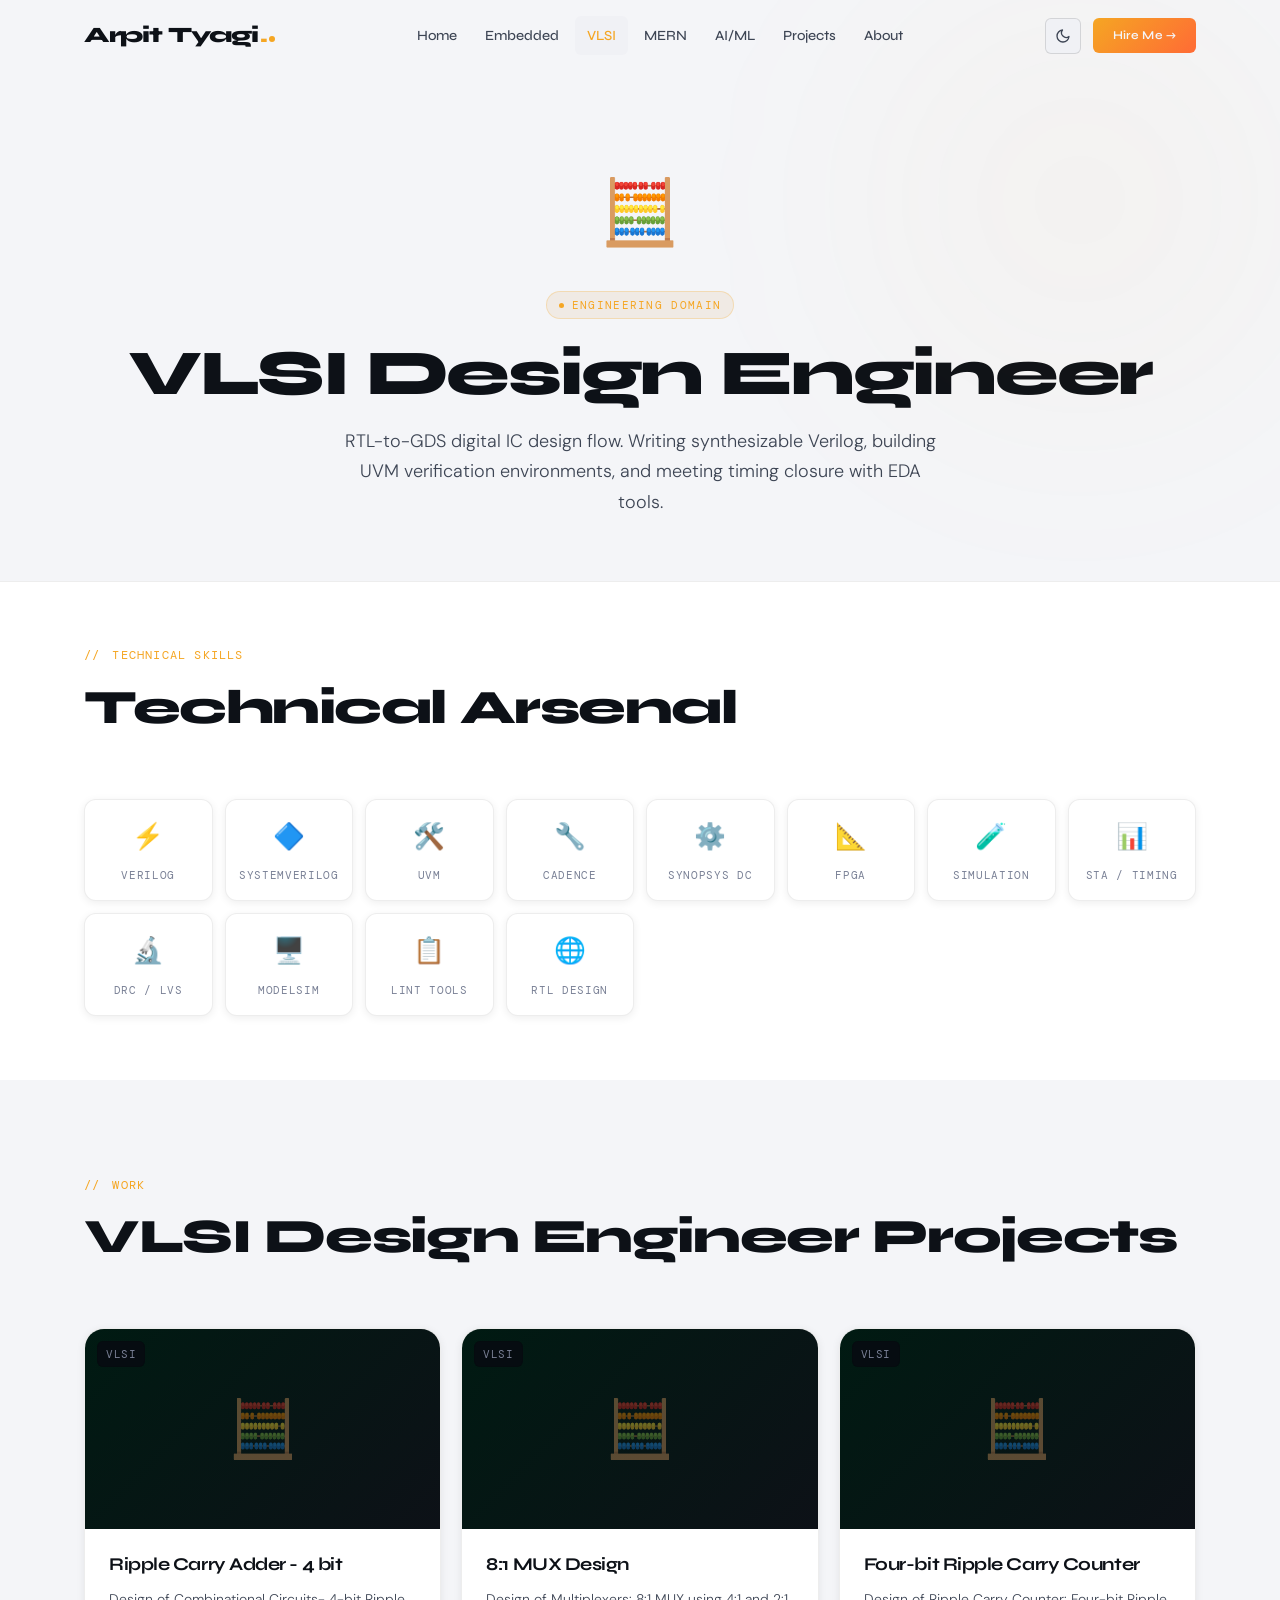
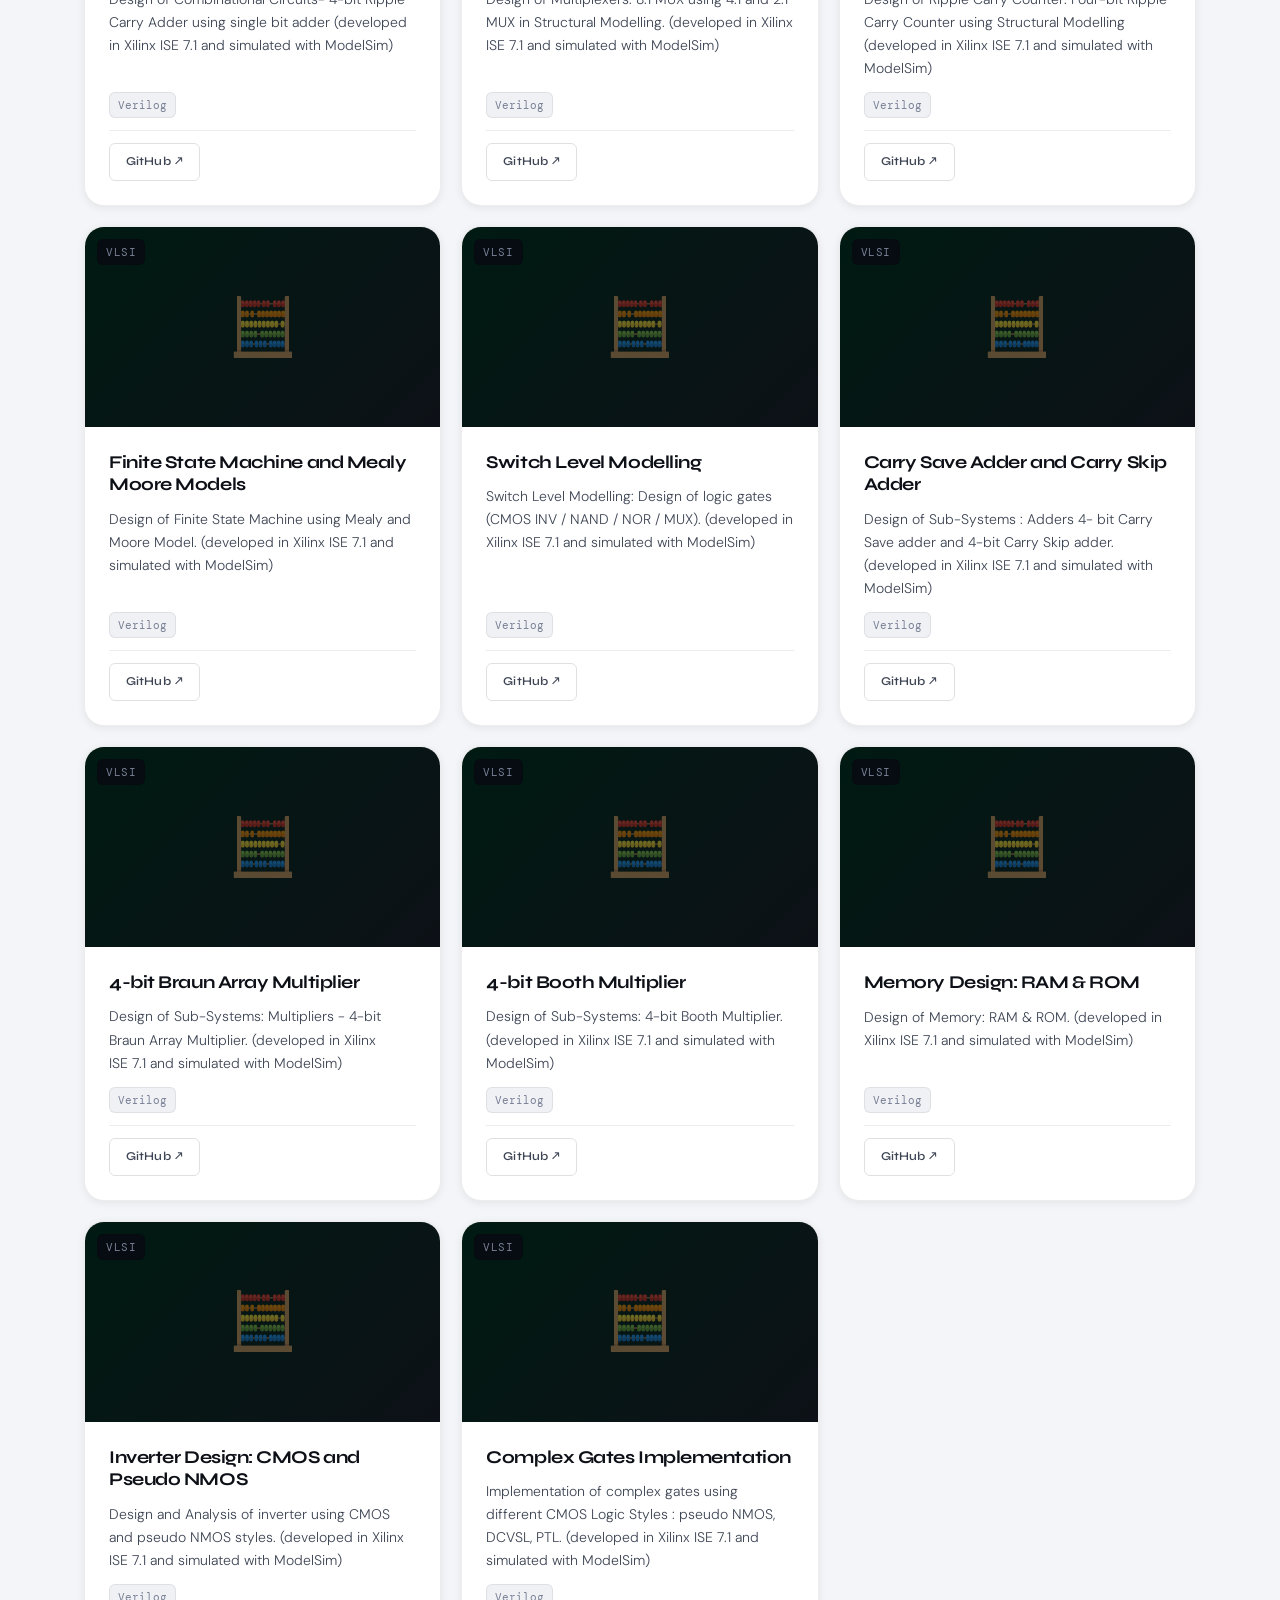
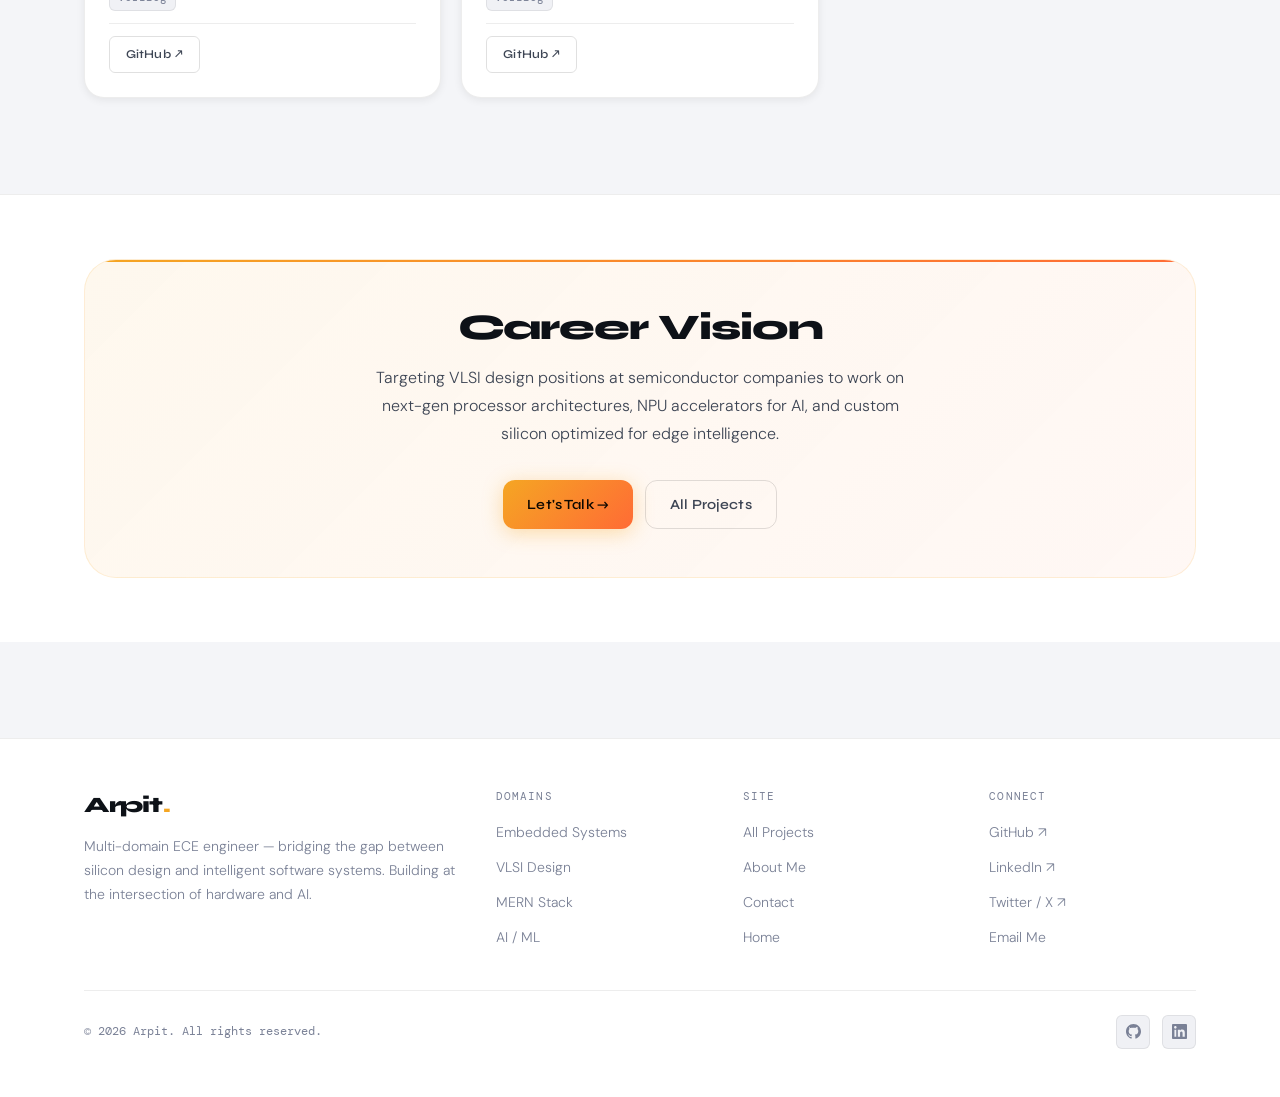
==== commit d995f232: "projects in vlsi domain are updated" ====
--- a/pages/vlsi.html
+++ b/pages/vlsi.html
@@ -57,12 +57,172 @@
         <h2 class="sh-title">VLSI Design Engineer Projects</h2>
       </div>
       <div class="projects-grid">
-        <div class="pcard reveal" style="grid-column:1/-1;padding:var(--s12);text-align:center;justify-content:center;align-items:center;display:flex;flex-direction:column;gap:var(--s4);">
-          <span style="font-size:3rem;">🧮</span>
-          <h3 style="font-size:var(--fs-xl);font-weight:700;">Projects Coming Soon</h3>
-          <p style="color:var(--text-1);font-size:var(--fs-sm);max-width:400px;font-weight:300;">Actively working on VLSI projects. Check back soon, or see all current projects.</p>
-          <a href="projects.html" class="btn btn-primary">All Projects →</a>
-        </div>
+        <!-- eleven project cards; update titles, descriptions and repo URLs as needed -->
+
+        <article class="pcard reveal" data-domain="vlsi">
+          <div class="pcard-thumb" style="background:linear-gradient(135deg,#001a12,#0D1117);">
+            <span class="pcard-thumb-icon">🧮</span>
+            <span class="pcard-badge">VLSI</span>
+          </div>
+          <div class="pcard-body">
+            <h3 class="pcard-title">Ripple Carry Adder - 4 bit</h3>
+            <p class="pcard-desc">Design of Combinational Circuits- 4-bit Ripple Carry Adder using single bit adder (developed in Xilinx ISE 7.1 and simulated with ModelSim)</p>
+            <div class="pcard-stack"><span class="tag">Verilog</span></div>
+            <div class="pcard-actions">
+              <a href="https://github.com/yourusername/yourrepo1" target="_blank" rel="noopener noreferrer" class="btn btn-ghost btn-sm">GitHub ↗</a>
+            </div>
+          </div>
+        </article>
+
+        <article class="pcard reveal reveal-d1" data-domain="vlsi">
+          <div class="pcard-thumb" style="background:linear-gradient(135deg,#001a12,#0D1117);">
+            <span class="pcard-thumb-icon">🧮</span>
+            <span class="pcard-badge">VLSI</span>
+          </div>
+          <div class="pcard-body">
+            <h3 class="pcard-title">8:1 MUX Design</h3>
+            <p class="pcard-desc">Design of Multiplexers: 8:1 MUX using 4:1 and 2:1 MUX in Structural Modelling. (developed in Xilinx ISE 7.1 and simulated with ModelSim)</p>
+            <div class="pcard-stack"><span class="tag">Verilog</span></div>
+            <div class="pcard-actions">
+              <a href="https://github.com/yourusername/yourrepo2" target="_blank" rel="noopener noreferrer" class="btn btn-ghost btn-sm">GitHub ↗</a>
+            </div>
+          </div>
+        </article>
+
+        <article class="pcard reveal reveal-d2" data-domain="vlsi">
+          <div class="pcard-thumb" style="background:linear-gradient(135deg,#001a12,#0D1117);">
+            <span class="pcard-thumb-icon">🧮</span>
+            <span class="pcard-badge">VLSI</span>
+          </div>
+          <div class="pcard-body">
+            <h3 class="pcard-title">Four-bit Ripple Carry Counter</h3>
+            <p class="pcard-desc">Design of Ripple Carry Counter: Four-bit Ripple Carry Counter using Structural Modelling (developed in Xilinx ISE 7.1 and simulated with ModelSim)</p>
+            <div class="pcard-stack"><span class="tag">Verilog</span></div>
+            <div class="pcard-actions">
+              <a href="https://github.com/yourusername/yourrepo3" target="_blank" rel="noopener noreferrer" class="btn btn-ghost btn-sm">GitHub ↗</a>
+            </div>
+          </div>
+        </article>
+
+        <article class="pcard reveal reveal-d3" data-domain="vlsi">
+          <div class="pcard-thumb" style="background:linear-gradient(135deg,#001a12,#0D1117);">
+            <span class="pcard-thumb-icon">🧮</span>
+            <span class="pcard-badge">VLSI</span>
+          </div>
+          <div class="pcard-body">
+            <h3 class="pcard-title">Finite State Machine and Mealy Moore Models</h3>
+            <p class="pcard-desc">Design of Finite State Machine using Mealy and Moore Model. (developed in Xilinx ISE 7.1 and simulated with ModelSim)</p>
+            <div class="pcard-stack"><span class="tag">Verilog</span></div>
+            <div class="pcard-actions">
+              <a href="https://github.com/yourusername/yourrepo4" target="_blank" rel="noopener noreferrer" class="btn btn-ghost btn-sm">GitHub ↗</a>
+            </div>
+          </div>
+        </article>
+
+        <article class="pcard reveal" data-domain="vlsi">
+          <div class="pcard-thumb" style="background:linear-gradient(135deg,#001a12,#0D1117);">
+            <span class="pcard-thumb-icon">🧮</span>
+            <span class="pcard-badge">VLSI</span>
+          </div>
+          <div class="pcard-body">
+            <h3 class="pcard-title">Switch Level Modelling</h3>
+            <p class="pcard-desc">Switch Level Modelling: Design of logic gates (CMOS INV / NAND / NOR / MUX). (developed in Xilinx ISE 7.1 and simulated with ModelSim)</p>
+            <div class="pcard-stack"><span class="tag">Verilog</span></div>
+            <div class="pcard-actions">
+              <a href="https://github.com/yourusername/yourrepo5" target="_blank" rel="noopener noreferrer" class="btn btn-ghost btn-sm">GitHub ↗</a>
+            </div>
+          </div>
+        </article>
+
+        <article class="pcard reveal reveal-d1" data-domain="vlsi">
+          <div class="pcard-thumb" style="background:linear-gradient(135deg,#001a12,#0D1117);">
+            <span class="pcard-thumb-icon">🧮</span>
+            <span class="pcard-badge">VLSI</span>
+          </div>
+          <div class="pcard-body">
+            <h3 class="pcard-title">Carry Save Adder and Carry Skip Adder</h3>
+            <p class="pcard-desc">Design of Sub-Systems : Adders 4- bit Carry Save adder and 4-bit Carry Skip adder. (developed in Xilinx ISE 7.1 and simulated with ModelSim)</p>
+            <div class="pcard-stack"><span class="tag">Verilog</span></div>
+            <div class="pcard-actions">
+              <a href="https://github.com/yourusername/yourrepo6" target="_blank" rel="noopener noreferrer" class="btn btn-ghost btn-sm">GitHub ↗</a>
+            </div>
+          </div>
+        </article>
+
+        <article class="pcard reveal reveal-d2" data-domain="vlsi">
+          <div class="pcard-thumb" style="background:linear-gradient(135deg,#001a12,#0D1117);">
+            <span class="pcard-thumb-icon">🧮</span>
+            <span class="pcard-badge">VLSI</span>
+          </div>
+          <div class="pcard-body">
+            <h3 class="pcard-title">4-bit Braun Array Multiplier</h3>
+            <p class="pcard-desc">Design of Sub-Systems: Multipliers - 4-bit Braun Array Multiplier. (developed in Xilinx ISE 7.1 and simulated with ModelSim)</p>
+            <div class="pcard-stack"><span class="tag">Verilog</span></div>
+            <div class="pcard-actions">
+              <a href="https://github.com/yourusername/yourrepo7" target="_blank" rel="noopener noreferrer" class="btn btn-ghost btn-sm">GitHub ↗</a>
+            </div>
+          </div>
+        </article>
+
+        <article class="pcard reveal reveal-d3" data-domain="vlsi">
+          <div class="pcard-thumb" style="background:linear-gradient(135deg,#001a12,#0D1117);">
+            <span class="pcard-thumb-icon">🧮</span>
+            <span class="pcard-badge">VLSI</span>
+          </div>
+          <div class="pcard-body">
+            <h3 class="pcard-title">4-bit Booth Multiplier</h3>
+            <p class="pcard-desc">Design of Sub-Systems: 4-bit Booth Multiplier. (developed in Xilinx ISE 7.1 and simulated with ModelSim)</p>
+            <div class="pcard-stack"><span class="tag">Verilog</span></div>
+            <div class="pcard-actions">
+              <a href="https://github.com/yourusername/yourrepo8" target="_blank" rel="noopener noreferrer" class="btn btn-ghost btn-sm">GitHub ↗</a>
+            </div>
+          </div>
+        </article>
+
+        <article class="pcard reveal" data-domain="vlsi">
+          <div class="pcard-thumb" style="background:linear-gradient(135deg,#001a12,#0D1117);">
+            <span class="pcard-thumb-icon">🧮</span>
+            <span class="pcard-badge">VLSI</span>
+          </div>
+          <div class="pcard-body">
+            <h3 class="pcard-title">Memory Design: RAM & ROM</h3>
+            <p class="pcard-desc">Design of Memory: RAM & ROM. (developed in Xilinx ISE 7.1 and simulated with ModelSim)</p>
+            <div class="pcard-stack"><span class="tag">Verilog</span></div>
+            <div class="pcard-actions">
+              <a href="https://github.com/yourusername/yourrepo9" target="_blank" rel="noopener noreferrer" class="btn btn-ghost btn-sm">GitHub ↗</a>
+            </div>
+          </div>
+        </article>
+
+        <article class="pcard reveal reveal-d1" data-domain="vlsi">
+          <div class="pcard-thumb" style="background:linear-gradient(135deg,#001a12,#0D1117);">
+            <span class="pcard-thumb-icon">🧮</span>
+            <span class="pcard-badge">VLSI</span>
+          </div>
+          <div class="pcard-body">
+            <h3 class="pcard-title">Inverter Design: CMOS and Pseudo NMOS</h3>
+            <p class="pcard-desc">Design and Analysis of inverter using CMOS and pseudo NMOS styles. (developed in Xilinx ISE 7.1 and simulated with ModelSim)</p>
+            <div class="pcard-stack"><span class="tag">Verilog</span></div>
+            <div class="pcard-actions">
+              <a href="https://github.com/yourusername/yourrepo10" target="_blank" rel="noopener noreferrer" class="btn btn-ghost btn-sm">GitHub ↗</a>
+            </div>
+          </div>
+        </article>
+
+        <article class="pcard reveal reveal-d2" data-domain="vlsi">
+          <div class="pcard-thumb" style="background:linear-gradient(135deg,#001a12,#0D1117);">
+            <span class="pcard-thumb-icon">🧮</span>
+            <span class="pcard-badge">VLSI</span>
+          </div>
+          <div class="pcard-body">
+            <h3 class="pcard-title">Complex Gates Implementation</h3>
+            <p class="pcard-desc">Implementation of complex gates using different CMOS Logic Styles : pseudo NMOS, DCVSL, PTL. (developed in Xilinx ISE 7.1 and simulated with ModelSim)</p>
+            <div class="pcard-stack"><span class="tag">Verilog</span></div>
+            <div class="pcard-actions">
+              <a href="https://github.com/yourusername/yourrepo11" target="_blank" rel="noopener noreferrer" class="btn btn-ghost btn-sm">GitHub ↗</a>
+            </div>
+          </div>
+        </article>
       </div>
     </div>
   </section>
--- a/css/style.css
+++ b/css/style.css
@@ -317,7 +317,7 @@
 
 /* Mobile menu */
 .nav-mobile {
-  display: none;
+  display: flex;
   position: fixed;
   inset: 0;
   background: var(--bg-0);
@@ -329,8 +329,9 @@
   opacity: 0;
   pointer-events: none;
   transition: opacity var(--t-slow);
-}
-.nav-mobile.open { opacity: 1; pointer-events: all; }
+  visibility: hidden;
+}
+.nav-mobile.open { opacity: 1; pointer-events: all; visibility: visible; }
 .nav-mobile a {
   font-family: var(--font-display);
   font-size: var(--fs-3xl);
@@ -425,11 +426,13 @@
 }
 
 .hero-title {
-  font-size: clamp(2.2rem, 10vw, var(--fs-6xl));
+  font-size: clamp(1.9rem, 7.5vw, var(--fs-6xl));
   font-weight: 800;
-  letter-spacing: -0.035em;
-  line-height: 1.0;
+  letter-spacing: -0.03em;
+  line-height: 1.05;
   margin-bottom: var(--s6);
+  word-break: break-word;
+  overflow-wrap: break-word;
 }
 
 .hero-sub {
@@ -1109,15 +1112,15 @@
 
 /* ── RESPONSIVE ─────────────────────────────────────────────── */
 @media (max-width: 1024px) {
-  .hero-inner { grid-template-columns: 1fr; text-align: center; padding-block: var(--s16); }
+  .hero-inner { grid-template-columns: 1fr; text-align: center; padding-block: var(--s16); gap: var(--s8); }
   .hero-visual { justify-content: center; }
   .hero-pre { justify-content: center; }
   .hero-sub { margin-inline: auto; }
   .hero-domains { justify-content: center; }
   .hero-ctas { justify-content: center; }
-  .hero-photo-wrap { width: 280px; height: 340px; }
-  .hero-card-1 { left: -20px; }
-  .hero-card-2 { right: -20px; }
+  .hero-photo-wrap { width: 260px; height: 320px; }
+  .hero-card-1 { left: -10px; bottom: 16px; }
+  .hero-card-2 { right: -10px; top: 16px; }
   .footer-inner { grid-template-columns: 1fr 1fr; gap: var(--s8); }
   .stats-row { grid-template-columns: repeat(2, 1fr); }
   .about-grid { grid-template-columns: 1fr; }
@@ -1125,33 +1128,98 @@
 }
 
 @media (max-width: 768px) {
-  :root { --s24: 4rem; --s20: 3rem; --s16: 2.5rem; }
-  .wrap { padding-inline: var(--s4); }
-  .nav-links, .nav-cta { display: none; }
+  :root { --s24: 3.5rem; --s20: 2.5rem; --s16: 2rem; }
+
+  /* Global overflow lock */
+  html, body { overflow-x: hidden; }
+  * { max-width: 100%; }
+  .wrap { padding-inline: 1rem; }
+
+  /* Nav */
+  .nav-links, .nav-cta, .theme-toggle { display: none; }
   .nav-hamburger { display: flex; }
+  .nav-logo { font-size: 1.1rem; }
+
+  /* Hero */
+  .hero-inner { padding-block: var(--s12); gap: var(--s6); }
+  .hero-pre { display: none; }
+  .hero-title { font-size: clamp(2rem, 10.5vw, 3.5rem); letter-spacing: -0.025em; }
+  .hero-sub { font-size: 1rem; max-width: 100%; padding-inline: 0; }
+  .hero-domains { justify-content: center; gap: 0.4rem; }
+  .domain-pill { font-size: 0.65rem; padding: 4px 10px; }
+  .hero-ctas { flex-direction: column; width: 100%; gap: 0.75rem; }
+  .hero-ctas .btn { width: 100%; justify-content: center; }
+  .hero-photo-wrap { width: 200px; height: 250px; }
+  .hero-card { display: none; }
+  .hero-orb-1 { width: 250px; height: 250px; right: -60px; }
+  .hero-orb-2 { width: 200px; height: 200px; left: -60px; }
+  .hero-orb-3 { display: none; }
+
+  /* Stats */
+  .stats-row { grid-template-columns: 1fr 1fr; }
+  .stat-val { font-size: 1.75rem; }
+  .stat-cell { padding: 1.25rem 0.75rem; }
+  .stat-key { font-size: 0.6rem; letter-spacing: 0.05em; }
+
+  /* Grids */
+  .g2, .g3, .g4, .form-row { grid-template-columns: 1fr; }
   .domains-grid { grid-template-columns: 1fr; }
-  .g2, .g3, .g4, .form-row { grid-template-columns: 1fr; }
-  .stats-row { grid-template-columns: 1fr 1fr; }
-  .footer-inner { grid-template-columns: 1fr; }
-  .footer-bottom { flex-direction: column; gap: var(--s4); text-align: center; }
   .projects-grid { grid-template-columns: 1fr; }
-  .contact-box { padding: var(--s6); }
-  .hero-pre { font-size: 0.6rem; gap: var(--s2); flex-wrap: wrap; justify-content: center; }
-  .hero-pre::before, .hero-pre::after { width: 16px; }
-  .hero-sub { font-size: var(--fs-md); }
-  .vision-title { font-size: clamp(1.5rem, 7vw, var(--fs-3xl)); }
-}
-
-@media (max-width: 480px) {
+  .skill-grid { grid-template-columns: repeat(3, 1fr); }
+  .filter-bar { gap: 0.4rem; }
+  .filter-btn { font-size: 0.65rem; padding: 5px 0.6rem; }
+
+  /* Section headers */
+  .sh { margin-bottom: var(--s10); }
+  .sh-title { font-size: clamp(1.6rem, 7.5vw, 2.5rem); }
+  .sh-sub { font-size: 1rem; }
+
+  /* Domain cards */
+  .dcard { padding: 1.25rem; }
+  .dcard-title { font-size: 1.1rem; }
+
+  /* Projects */
+  .pcard-body { padding: 1rem; }
+
+  /* Vision */
+  .vision-strip { padding: 2rem 1.25rem; }
+  .vision-title { font-size: clamp(1.4rem, 7vw, 2rem); }
+  .vision-ctas { flex-direction: column; align-items: center; }
+
+  /* Footer */
+  .footer-inner { grid-template-columns: 1fr; gap: 1.5rem; }
+  .footer-bottom { flex-direction: column; gap: 1rem; text-align: center; }
+  .footer-socials { justify-content: center; }
+
+  /* Contact */
+  .contact-box { padding: 1.25rem; }
+
+  /* Page hero */
+  .page-hero { padding-top: calc(80px + 2rem); padding-bottom: 2rem; }
+  .page-hero-title { font-size: clamp(1.75rem, 8.5vw, 3rem); }
+  .page-hero-icon { font-size: 2.5rem; }
+  .page-hero-sub { font-size: 1rem; }
+
+  /* About */
+  .timeline { gap: 1.25rem; }
+  .tl-title { font-size: 1rem; }
+  .tl-desc { font-size: 0.85rem; }
+  .cert-card { padding: 0.75rem 1rem; }
+  .cert-name { font-size: 0.85rem; }
+}
+
+@media (max-width: 400px) {
+  /* Tiny phones — iPhone SE, old Androids */
   .hero-photo-wrap { display: none; }
-  .hero-card { display: none; }
-  .hero-ctas { flex-direction: column; width: 100%; }
-  .hero-ctas .btn { width: 100%; justify-content: center; }
-  .stat-val { font-size: var(--fs-2xl); }
-  .stat-cell { padding: var(--s5) var(--s3); }
-  .domain-pill { font-size: 0.65rem; }
-  .dcard { padding: var(--s5); }
-  .nav-logo { font-size: var(--fs-lg); }
+  .hero-title { font-size: clamp(1.75rem, 12vw, 2.5rem); }
+  .stat-val { font-size: 1.5rem; }
+  .stat-key { font-size: 0.55rem; }
+  .skill-grid { grid-template-columns: repeat(2, 1fr); }
+  .btn-lg { padding: 0.75rem 1.25rem; font-size: 0.875rem; }
+  .section { padding-block: 2rem; }
+  .sh-title { font-size: clamp(1.4rem, 9vw, 2rem); }
+  .nav-logo { font-size: 1rem; }
+  .dcard-desc { font-size: 0.8rem; }
 }
 
 /* ── BACK TO TOP ─────────────────────────────────────────────── */
@@ -1258,4 +1326,4 @@
 }
 
 /* Prevent flash of wrong theme on page load */
-html { color-scheme: dark light; }+html { color-scheme: dark light; }
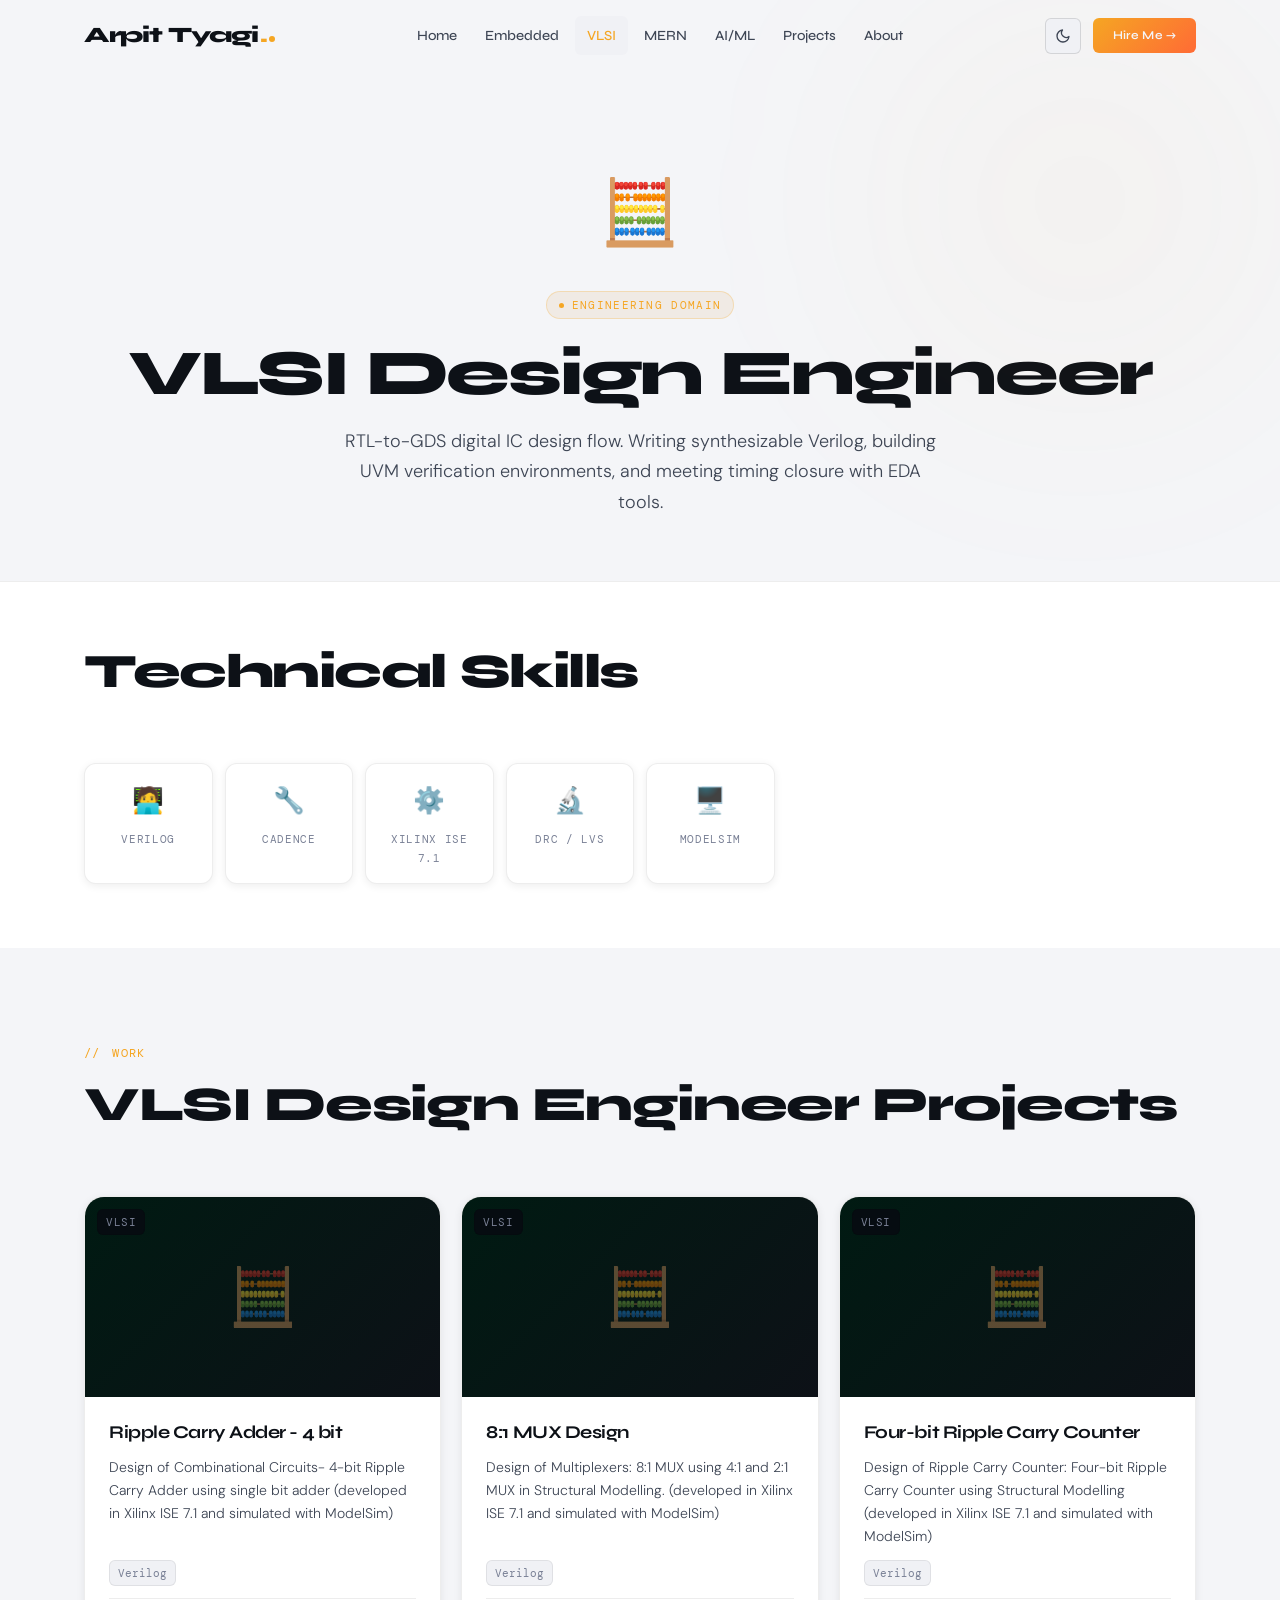
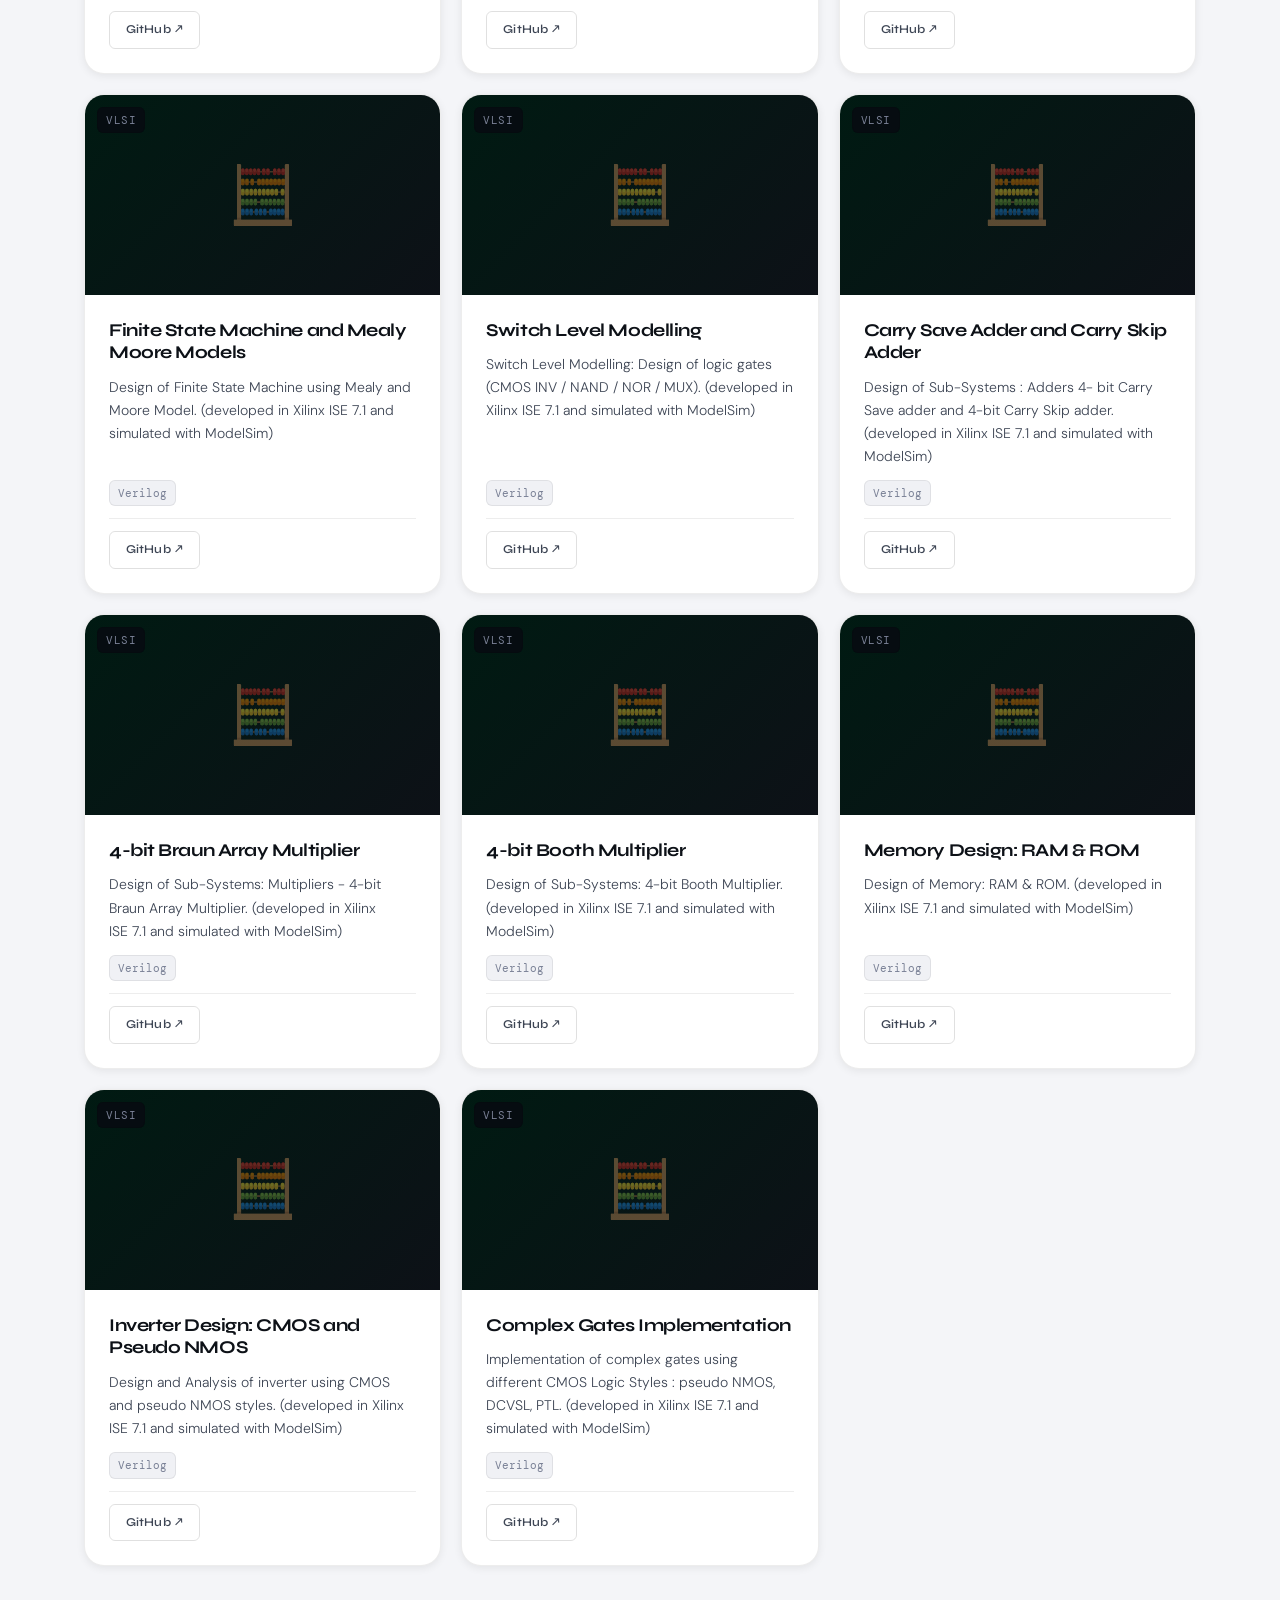
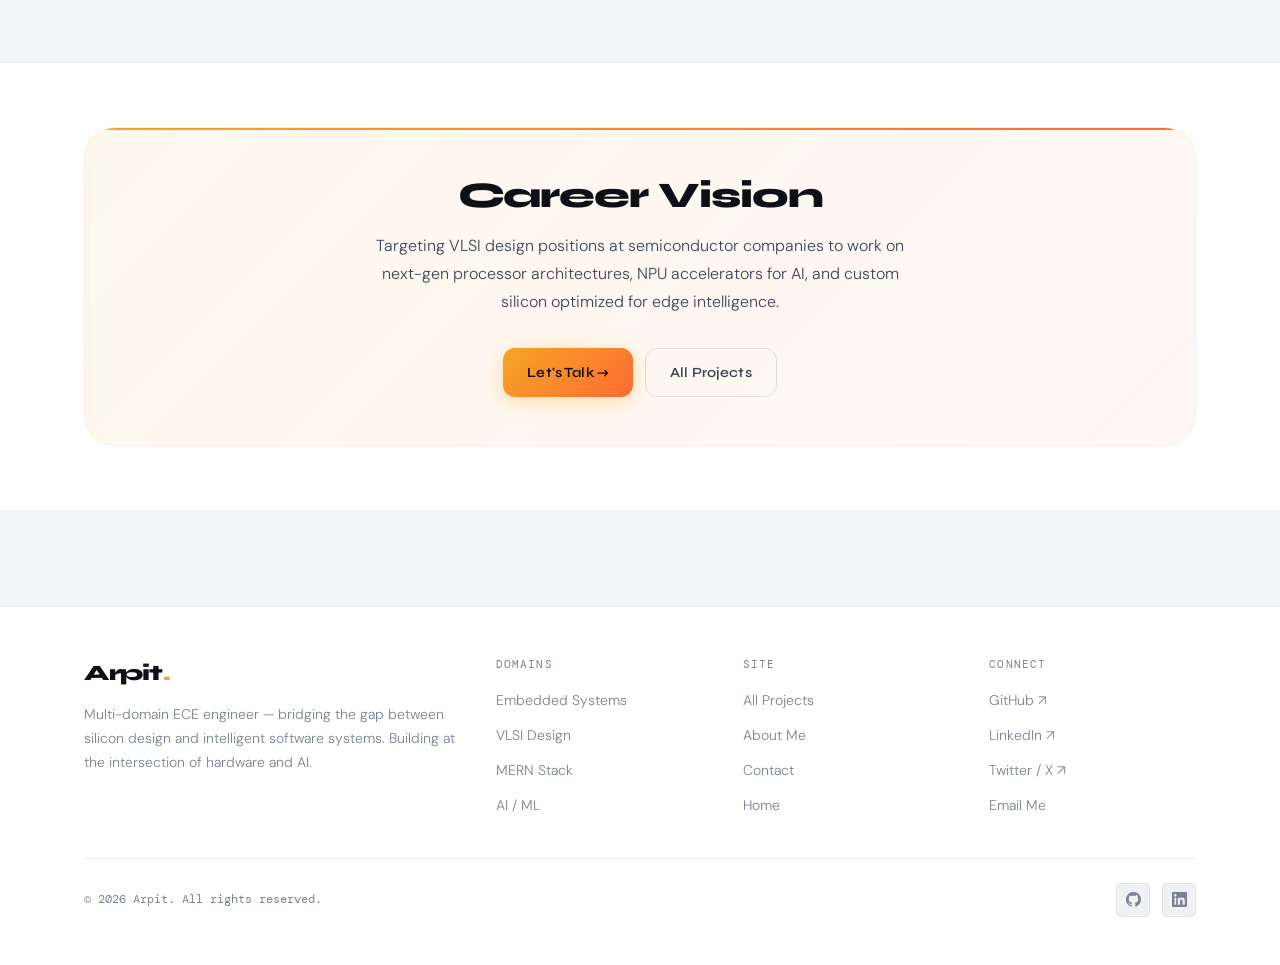
==== commit 72460551: "Skills Updated- VLSI" ====
--- a/pages/vlsi.html
+++ b/pages/vlsi.html
@@ -1,248 +1,465 @@
-<!DOCTYPE html>
+<!doctype html>
 <html lang="en">
-<head>
-  <meta charset="UTF-8">
-  <meta name="viewport" content="width=device-width, initial-scale=1.0">
-  <meta name="description" content="VLSI Design Engineer — Arpit's engineering projects and skills.">
-  <title>VLSI Design Engineer — Arpit Portfolio</title>
-  <link rel="icon" type="image/svg+xml" href="data:image/svg+xml,<svg xmlns='http://www.w3.org/2000/svg' viewBox='0 0 100 100'><text y='.9em' font-size='90'>⚡</text></svg>">
-  <link rel="preconnect" href="https://fonts.googleapis.com">
-  <link rel="preconnect" href="https://fonts.gstatic.com" crossorigin>
-  <link rel="stylesheet" href="../css/style.css">
-  <script>!function(){var t=localStorage.getItem("arpit-theme")||(window.matchMedia("(prefers-color-scheme: dark)").matches?"dark":"light");document.documentElement.setAttribute("data-theme",t)}();</script>
-</head>
-<body>
-<div id="nav-placeholder"></div>
-<main id="main">
-
-  <div class="page-hero" style="text-align:center;overflow:hidden;position:relative;">
-    <div class="hero-orb hero-orb-1" aria-hidden="true"></div>
-    <div class="wrap">
-      <span class="page-hero-icon">🧮</span>
-      <span class="label" style="margin-bottom:var(--s5);display:inline-flex;">Engineering Domain</span>
-      <h1 class="page-hero-title">VLSI Design Engineer</h1>
-      <p class="page-hero-sub" style="margin-inline:auto;">RTL-to-GDS digital IC design flow. Writing synthesizable Verilog, building UVM verification environments, and meeting timing closure with EDA tools.</p>
-    </div>
-  </div>
-
-  <!-- Skills -->
-  <section class="section section--sm" style="background:var(--bg-1);border-top:1px solid var(--border);">
-    <div class="wrap">
-      <div class="sh reveal">
-        <p class="sh-eye">Technical Skills</p>
-        <h2 class="sh-title">Technical Arsenal</h2>
-      </div>
-      <div class="skill-grid">
-        <div class="skill-item reveal"><span class="skill-icon">⚡</span><span class="skill-name">Verilog</span></div>
-<div class="skill-item reveal reveal-d1"><span class="skill-icon">🔷</span><span class="skill-name">SystemVerilog</span></div>
-<div class="skill-item reveal reveal-d2"><span class="skill-icon">🛠️</span><span class="skill-name">UVM</span></div>
-<div class="skill-item reveal reveal-d3"><span class="skill-icon">🔧</span><span class="skill-name">Cadence</span></div>
-<div class="skill-item reveal"><span class="skill-icon">⚙️</span><span class="skill-name">Synopsys DC</span></div>
-<div class="skill-item reveal reveal-d1"><span class="skill-icon">📐</span><span class="skill-name">FPGA</span></div>
-<div class="skill-item reveal reveal-d2"><span class="skill-icon">🧪</span><span class="skill-name">Simulation</span></div>
-<div class="skill-item reveal reveal-d3"><span class="skill-icon">📊</span><span class="skill-name">STA / Timing</span></div>
-<div class="skill-item reveal"><span class="skill-icon">🔬</span><span class="skill-name">DRC / LVS</span></div>
-<div class="skill-item reveal reveal-d1"><span class="skill-icon">🖥️</span><span class="skill-name">ModelSim</span></div>
-<div class="skill-item reveal reveal-d2"><span class="skill-icon">📋</span><span class="skill-name">Lint Tools</span></div>
-<div class="skill-item reveal reveal-d3"><span class="skill-icon">🌐</span><span class="skill-name">RTL Design</span></div>
-      </div>
-    </div>
-  </section>
-
-  <!-- Projects -->
-  <section class="section">
-    <div class="wrap">
-      <div class="sh reveal">
-        <p class="sh-eye">Work</p>
-        <h2 class="sh-title">VLSI Design Engineer Projects</h2>
-      </div>
-      <div class="projects-grid">
-        <!-- eleven project cards; update titles, descriptions and repo URLs as needed -->
-
-        <article class="pcard reveal" data-domain="vlsi">
-          <div class="pcard-thumb" style="background:linear-gradient(135deg,#001a12,#0D1117);">
-            <span class="pcard-thumb-icon">🧮</span>
-            <span class="pcard-badge">VLSI</span>
-          </div>
-          <div class="pcard-body">
-            <h3 class="pcard-title">Ripple Carry Adder - 4 bit</h3>
-            <p class="pcard-desc">Design of Combinational Circuits- 4-bit Ripple Carry Adder using single bit adder (developed in Xilinx ISE 7.1 and simulated with ModelSim)</p>
-            <div class="pcard-stack"><span class="tag">Verilog</span></div>
-            <div class="pcard-actions">
-              <a href="https://github.com/yourusername/yourrepo1" target="_blank" rel="noopener noreferrer" class="btn btn-ghost btn-sm">GitHub ↗</a>
-            </div>
-          </div>
-        </article>
-
-        <article class="pcard reveal reveal-d1" data-domain="vlsi">
-          <div class="pcard-thumb" style="background:linear-gradient(135deg,#001a12,#0D1117);">
-            <span class="pcard-thumb-icon">🧮</span>
-            <span class="pcard-badge">VLSI</span>
-          </div>
-          <div class="pcard-body">
-            <h3 class="pcard-title">8:1 MUX Design</h3>
-            <p class="pcard-desc">Design of Multiplexers: 8:1 MUX using 4:1 and 2:1 MUX in Structural Modelling. (developed in Xilinx ISE 7.1 and simulated with ModelSim)</p>
-            <div class="pcard-stack"><span class="tag">Verilog</span></div>
-            <div class="pcard-actions">
-              <a href="https://github.com/yourusername/yourrepo2" target="_blank" rel="noopener noreferrer" class="btn btn-ghost btn-sm">GitHub ↗</a>
-            </div>
-          </div>
-        </article>
-
-        <article class="pcard reveal reveal-d2" data-domain="vlsi">
-          <div class="pcard-thumb" style="background:linear-gradient(135deg,#001a12,#0D1117);">
-            <span class="pcard-thumb-icon">🧮</span>
-            <span class="pcard-badge">VLSI</span>
-          </div>
-          <div class="pcard-body">
-            <h3 class="pcard-title">Four-bit Ripple Carry Counter</h3>
-            <p class="pcard-desc">Design of Ripple Carry Counter: Four-bit Ripple Carry Counter using Structural Modelling (developed in Xilinx ISE 7.1 and simulated with ModelSim)</p>
-            <div class="pcard-stack"><span class="tag">Verilog</span></div>
-            <div class="pcard-actions">
-              <a href="https://github.com/yourusername/yourrepo3" target="_blank" rel="noopener noreferrer" class="btn btn-ghost btn-sm">GitHub ↗</a>
-            </div>
-          </div>
-        </article>
-
-        <article class="pcard reveal reveal-d3" data-domain="vlsi">
-          <div class="pcard-thumb" style="background:linear-gradient(135deg,#001a12,#0D1117);">
-            <span class="pcard-thumb-icon">🧮</span>
-            <span class="pcard-badge">VLSI</span>
-          </div>
-          <div class="pcard-body">
-            <h3 class="pcard-title">Finite State Machine and Mealy Moore Models</h3>
-            <p class="pcard-desc">Design of Finite State Machine using Mealy and Moore Model. (developed in Xilinx ISE 7.1 and simulated with ModelSim)</p>
-            <div class="pcard-stack"><span class="tag">Verilog</span></div>
-            <div class="pcard-actions">
-              <a href="https://github.com/yourusername/yourrepo4" target="_blank" rel="noopener noreferrer" class="btn btn-ghost btn-sm">GitHub ↗</a>
-            </div>
-          </div>
-        </article>
-
-        <article class="pcard reveal" data-domain="vlsi">
-          <div class="pcard-thumb" style="background:linear-gradient(135deg,#001a12,#0D1117);">
-            <span class="pcard-thumb-icon">🧮</span>
-            <span class="pcard-badge">VLSI</span>
-          </div>
-          <div class="pcard-body">
-            <h3 class="pcard-title">Switch Level Modelling</h3>
-            <p class="pcard-desc">Switch Level Modelling: Design of logic gates (CMOS INV / NAND / NOR / MUX). (developed in Xilinx ISE 7.1 and simulated with ModelSim)</p>
-            <div class="pcard-stack"><span class="tag">Verilog</span></div>
-            <div class="pcard-actions">
-              <a href="https://github.com/yourusername/yourrepo5" target="_blank" rel="noopener noreferrer" class="btn btn-ghost btn-sm">GitHub ↗</a>
-            </div>
-          </div>
-        </article>
-
-        <article class="pcard reveal reveal-d1" data-domain="vlsi">
-          <div class="pcard-thumb" style="background:linear-gradient(135deg,#001a12,#0D1117);">
-            <span class="pcard-thumb-icon">🧮</span>
-            <span class="pcard-badge">VLSI</span>
-          </div>
-          <div class="pcard-body">
-            <h3 class="pcard-title">Carry Save Adder and Carry Skip Adder</h3>
-            <p class="pcard-desc">Design of Sub-Systems : Adders 4- bit Carry Save adder and 4-bit Carry Skip adder. (developed in Xilinx ISE 7.1 and simulated with ModelSim)</p>
-            <div class="pcard-stack"><span class="tag">Verilog</span></div>
-            <div class="pcard-actions">
-              <a href="https://github.com/yourusername/yourrepo6" target="_blank" rel="noopener noreferrer" class="btn btn-ghost btn-sm">GitHub ↗</a>
-            </div>
-          </div>
-        </article>
-
-        <article class="pcard reveal reveal-d2" data-domain="vlsi">
-          <div class="pcard-thumb" style="background:linear-gradient(135deg,#001a12,#0D1117);">
-            <span class="pcard-thumb-icon">🧮</span>
-            <span class="pcard-badge">VLSI</span>
-          </div>
-          <div class="pcard-body">
-            <h3 class="pcard-title">4-bit Braun Array Multiplier</h3>
-            <p class="pcard-desc">Design of Sub-Systems: Multipliers - 4-bit Braun Array Multiplier. (developed in Xilinx ISE 7.1 and simulated with ModelSim)</p>
-            <div class="pcard-stack"><span class="tag">Verilog</span></div>
-            <div class="pcard-actions">
-              <a href="https://github.com/yourusername/yourrepo7" target="_blank" rel="noopener noreferrer" class="btn btn-ghost btn-sm">GitHub ↗</a>
-            </div>
-          </div>
-        </article>
-
-        <article class="pcard reveal reveal-d3" data-domain="vlsi">
-          <div class="pcard-thumb" style="background:linear-gradient(135deg,#001a12,#0D1117);">
-            <span class="pcard-thumb-icon">🧮</span>
-            <span class="pcard-badge">VLSI</span>
-          </div>
-          <div class="pcard-body">
-            <h3 class="pcard-title">4-bit Booth Multiplier</h3>
-            <p class="pcard-desc">Design of Sub-Systems: 4-bit Booth Multiplier. (developed in Xilinx ISE 7.1 and simulated with ModelSim)</p>
-            <div class="pcard-stack"><span class="tag">Verilog</span></div>
-            <div class="pcard-actions">
-              <a href="https://github.com/yourusername/yourrepo8" target="_blank" rel="noopener noreferrer" class="btn btn-ghost btn-sm">GitHub ↗</a>
-            </div>
-          </div>
-        </article>
-
-        <article class="pcard reveal" data-domain="vlsi">
-          <div class="pcard-thumb" style="background:linear-gradient(135deg,#001a12,#0D1117);">
-            <span class="pcard-thumb-icon">🧮</span>
-            <span class="pcard-badge">VLSI</span>
-          </div>
-          <div class="pcard-body">
-            <h3 class="pcard-title">Memory Design: RAM & ROM</h3>
-            <p class="pcard-desc">Design of Memory: RAM & ROM. (developed in Xilinx ISE 7.1 and simulated with ModelSim)</p>
-            <div class="pcard-stack"><span class="tag">Verilog</span></div>
-            <div class="pcard-actions">
-              <a href="https://github.com/yourusername/yourrepo9" target="_blank" rel="noopener noreferrer" class="btn btn-ghost btn-sm">GitHub ↗</a>
-            </div>
-          </div>
-        </article>
-
-        <article class="pcard reveal reveal-d1" data-domain="vlsi">
-          <div class="pcard-thumb" style="background:linear-gradient(135deg,#001a12,#0D1117);">
-            <span class="pcard-thumb-icon">🧮</span>
-            <span class="pcard-badge">VLSI</span>
-          </div>
-          <div class="pcard-body">
-            <h3 class="pcard-title">Inverter Design: CMOS and Pseudo NMOS</h3>
-            <p class="pcard-desc">Design and Analysis of inverter using CMOS and pseudo NMOS styles. (developed in Xilinx ISE 7.1 and simulated with ModelSim)</p>
-            <div class="pcard-stack"><span class="tag">Verilog</span></div>
-            <div class="pcard-actions">
-              <a href="https://github.com/yourusername/yourrepo10" target="_blank" rel="noopener noreferrer" class="btn btn-ghost btn-sm">GitHub ↗</a>
-            </div>
-          </div>
-        </article>
-
-        <article class="pcard reveal reveal-d2" data-domain="vlsi">
-          <div class="pcard-thumb" style="background:linear-gradient(135deg,#001a12,#0D1117);">
-            <span class="pcard-thumb-icon">🧮</span>
-            <span class="pcard-badge">VLSI</span>
-          </div>
-          <div class="pcard-body">
-            <h3 class="pcard-title">Complex Gates Implementation</h3>
-            <p class="pcard-desc">Implementation of complex gates using different CMOS Logic Styles : pseudo NMOS, DCVSL, PTL. (developed in Xilinx ISE 7.1 and simulated with ModelSim)</p>
-            <div class="pcard-stack"><span class="tag">Verilog</span></div>
-            <div class="pcard-actions">
-              <a href="https://github.com/yourusername/yourrepo11" target="_blank" rel="noopener noreferrer" class="btn btn-ghost btn-sm">GitHub ↗</a>
-            </div>
-          </div>
-        </article>
-      </div>
-    </div>
-  </section>
-
-  <!-- Vision -->
-  <section class="section section--sm" style="background:var(--bg-1);border-top:1px solid var(--border);">
-    <div class="wrap">
-      <div class="vision-strip reveal">
-        <h2 class="vision-title">Career Vision</h2>
-        <p class="vision-text">Targeting VLSI design positions at semiconductor companies to work on next-gen processor architectures, NPU accelerators for AI, and custom silicon optimized for edge intelligence.</p>
-        <div class="vision-ctas">
-          <a href="contact.html" class="btn btn-primary">Let's Talk →</a>
-          <a href="projects.html" class="btn btn-ghost">All Projects</a>
+  <head>
+    <meta charset="UTF-8" />
+    <meta name="viewport" content="width=device-width, initial-scale=1.0" />
+    <meta
+      name="description"
+      content="VLSI Design Engineer — Arpit's engineering projects and skills."
+    />
+    <title>VLSI Design Engineer — Arpit Portfolio</title>
+    <link
+      rel="icon"
+      type="image/svg+xml"
+      href="data:image/svg+xml,<svg xmlns='http://www.w3.org/2000/svg' viewBox='0 0 100 100'><text y='.9em' font-size='90'>⚡</text></svg>"
+    />
+    <link rel="preconnect" href="https://fonts.googleapis.com" />
+    <link rel="preconnect" href="https://fonts.gstatic.com" crossorigin />
+    <link rel="stylesheet" href="../css/style.css" />
+    <script>
+      !(function () {
+        var t =
+          localStorage.getItem("arpit-theme") ||
+          (window.matchMedia("(prefers-color-scheme: dark)").matches
+            ? "dark"
+            : "light");
+        document.documentElement.setAttribute("data-theme", t);
+      })();
+    </script>
+  </head>
+  <body>
+    <div id="nav-placeholder"></div>
+    <main id="main">
+      <div
+        class="page-hero"
+        style="text-align: center; overflow: hidden; position: relative"
+      >
+        <div class="hero-orb hero-orb-1" aria-hidden="true"></div>
+        <div class="wrap">
+          <span class="page-hero-icon">🧮</span>
+          <span
+            class="label"
+            style="margin-bottom: var(--s5); display: inline-flex"
+            >Engineering Domain</span
+          >
+          <h1 class="page-hero-title">VLSI Design Engineer</h1>
+          <p class="page-hero-sub" style="margin-inline: auto">
+            RTL-to-GDS digital IC design flow. Writing synthesizable Verilog,
+            building UVM verification environments, and meeting timing closure
+            with EDA tools.
+          </p>
         </div>
       </div>
-    </div>
-  </section>
-
-</main>
-<div id="footer-placeholder"></div>
-<script src="../js/shared.js"></script>
-</body>
+
+      <!-- Skills -->
+      <section
+        class="section section--sm"
+        style="background: var(--bg-1); border-top: 1px solid var(--border)"
+      >
+        <div class="wrap">
+          <div class="sh reveal">
+            <!-- <p class="sh-eye">Technical Skills</p> -->
+            <h2 class="sh-title">Technical Skills</h2>
+          </div>
+          <div class="skill-grid">
+            <div class="skill-item reveal">
+              <span class="skill-icon">🧑‍💻</span
+              ><span class="skill-name">Verilog</span>
+            </div>
+            <!-- <div class="skill-item reveal reveal-d1">
+              <span class="skill-icon">🔷</span
+              ><span class="skill-name">SystemVerilog</span>
+            </div>
+            <div class="skill-item reveal reveal-d2">
+              <span class="skill-icon">🛠️</span
+              ><span class="skill-name">UVM</span>
+            </div> -->
+            <div class="skill-item reveal reveal-d3">
+              <span class="skill-icon">🔧</span
+              ><span class="skill-name">Cadence</span>
+            </div>
+            <div class="skill-item reveal">
+              <span class="skill-icon">⚙️</span
+              ><span class="skill-name">Xilinx ISE 7.1</span>
+            </div>
+            <!-- <div class="skill-item reveal reveal-d1">
+              <span class="skill-icon">📐</span
+              ><span class="skill-name">LVS</span>
+            </div> -->
+            <!-- <div class="skill-item reveal reveal-d2">
+              <span class="skill-icon">🧪</span
+              ><span class="skill-name">Model Simulator</span>
+            </div> -->
+            <!-- <div class="skill-item reveal reveal-d3">
+              <span class="skill-icon">📊</span
+              ><span class="skill-name">STA / Timing</span>
+            </div> -->
+            <div class="skill-item reveal">
+              <span class="skill-icon">🔬</span
+              ><span class="skill-name">DRC / LVS</span>
+            </div>
+            <div class="skill-item reveal reveal-d1">
+              <span class="skill-icon">🖥️</span
+              ><span class="skill-name">ModelSim</span>
+            </div>
+            <!-- <div class="skill-item reveal reveal-d2">
+              <span class="skill-icon">📋</span
+              ><span class="skill-name">Lint Tools</span>
+            </div> -->
+            <!-- <div class="skill-item reveal reveal-d3">
+              <span class="skill-icon">🌐</span
+              ><span class="skill-name">RTL Design</span>
+            </div> -->
+          </div>
+        </div>
+      </section>
+
+      <!-- Projects -->
+      <section class="section">
+        <div class="wrap">
+          <div class="sh reveal">
+            <p class="sh-eye">Work</p>
+            <h2 class="sh-title">VLSI Design Engineer Projects</h2>
+          </div>
+          <div class="projects-grid">
+            <!-- eleven project cards; update titles, descriptions and repo URLs as needed -->
+
+            <article class="pcard reveal" data-domain="vlsi">
+              <div
+                class="pcard-thumb"
+                style="background: linear-gradient(135deg, #001a12, #0d1117)"
+              >
+                <span class="pcard-thumb-icon">🧮</span>
+                <span class="pcard-badge">VLSI</span>
+              </div>
+              <div class="pcard-body">
+                <h3 class="pcard-title">Ripple Carry Adder - 4 bit</h3>
+                <p class="pcard-desc">
+                  Design of Combinational Circuits- 4-bit Ripple Carry Adder
+                  using single bit adder (developed in Xilinx ISE 7.1 and
+                  simulated with ModelSim)
+                </p>
+                <div class="pcard-stack"><span class="tag">Verilog</span></div>
+                <div class="pcard-actions">
+                  <a
+                    href="https://github.com/yourusername/yourrepo1"
+                    target="_blank"
+                    rel="noopener noreferrer"
+                    class="btn btn-ghost btn-sm"
+                    >GitHub ↗</a
+                  >
+                </div>
+              </div>
+            </article>
+
+            <article class="pcard reveal reveal-d1" data-domain="vlsi">
+              <div
+                class="pcard-thumb"
+                style="background: linear-gradient(135deg, #001a12, #0d1117)"
+              >
+                <span class="pcard-thumb-icon">🧮</span>
+                <span class="pcard-badge">VLSI</span>
+              </div>
+              <div class="pcard-body">
+                <h3 class="pcard-title">8:1 MUX Design</h3>
+                <p class="pcard-desc">
+                  Design of Multiplexers: 8:1 MUX using 4:1 and 2:1 MUX in
+                  Structural Modelling. (developed in Xilinx ISE 7.1 and
+                  simulated with ModelSim)
+                </p>
+                <div class="pcard-stack"><span class="tag">Verilog</span></div>
+                <div class="pcard-actions">
+                  <a
+                    href="https://github.com/yourusername/yourrepo2"
+                    target="_blank"
+                    rel="noopener noreferrer"
+                    class="btn btn-ghost btn-sm"
+                    >GitHub ↗</a
+                  >
+                </div>
+              </div>
+            </article>
+
+            <article class="pcard reveal reveal-d2" data-domain="vlsi">
+              <div
+                class="pcard-thumb"
+                style="background: linear-gradient(135deg, #001a12, #0d1117)"
+              >
+                <span class="pcard-thumb-icon">🧮</span>
+                <span class="pcard-badge">VLSI</span>
+              </div>
+              <div class="pcard-body">
+                <h3 class="pcard-title">Four-bit Ripple Carry Counter</h3>
+                <p class="pcard-desc">
+                  Design of Ripple Carry Counter: Four-bit Ripple Carry Counter
+                  using Structural Modelling (developed in Xilinx ISE 7.1 and
+                  simulated with ModelSim)
+                </p>
+                <div class="pcard-stack"><span class="tag">Verilog</span></div>
+                <div class="pcard-actions">
+                  <a
+                    href="https://github.com/yourusername/yourrepo3"
+                    target="_blank"
+                    rel="noopener noreferrer"
+                    class="btn btn-ghost btn-sm"
+                    >GitHub ↗</a
+                  >
+                </div>
+              </div>
+            </article>
+
+            <article class="pcard reveal reveal-d3" data-domain="vlsi">
+              <div
+                class="pcard-thumb"
+                style="background: linear-gradient(135deg, #001a12, #0d1117)"
+              >
+                <span class="pcard-thumb-icon">🧮</span>
+                <span class="pcard-badge">VLSI</span>
+              </div>
+              <div class="pcard-body">
+                <h3 class="pcard-title">
+                  Finite State Machine and Mealy Moore Models
+                </h3>
+                <p class="pcard-desc">
+                  Design of Finite State Machine using Mealy and Moore Model.
+                  (developed in Xilinx ISE 7.1 and simulated with ModelSim)
+                </p>
+                <div class="pcard-stack"><span class="tag">Verilog</span></div>
+                <div class="pcard-actions">
+                  <a
+                    href="https://github.com/yourusername/yourrepo4"
+                    target="_blank"
+                    rel="noopener noreferrer"
+                    class="btn btn-ghost btn-sm"
+                    >GitHub ↗</a
+                  >
+                </div>
+              </div>
+            </article>
+
+            <article class="pcard reveal" data-domain="vlsi">
+              <div
+                class="pcard-thumb"
+                style="background: linear-gradient(135deg, #001a12, #0d1117)"
+              >
+                <span class="pcard-thumb-icon">🧮</span>
+                <span class="pcard-badge">VLSI</span>
+              </div>
+              <div class="pcard-body">
+                <h3 class="pcard-title">Switch Level Modelling</h3>
+                <p class="pcard-desc">
+                  Switch Level Modelling: Design of logic gates (CMOS INV / NAND
+                  / NOR / MUX). (developed in Xilinx ISE 7.1 and simulated with
+                  ModelSim)
+                </p>
+                <div class="pcard-stack"><span class="tag">Verilog</span></div>
+                <div class="pcard-actions">
+                  <a
+                    href="https://github.com/yourusername/yourrepo5"
+                    target="_blank"
+                    rel="noopener noreferrer"
+                    class="btn btn-ghost btn-sm"
+                    >GitHub ↗</a
+                  >
+                </div>
+              </div>
+            </article>
+
+            <article class="pcard reveal reveal-d1" data-domain="vlsi">
+              <div
+                class="pcard-thumb"
+                style="background: linear-gradient(135deg, #001a12, #0d1117)"
+              >
+                <span class="pcard-thumb-icon">🧮</span>
+                <span class="pcard-badge">VLSI</span>
+              </div>
+              <div class="pcard-body">
+                <h3 class="pcard-title">
+                  Carry Save Adder and Carry Skip Adder
+                </h3>
+                <p class="pcard-desc">
+                  Design of Sub-Systems : Adders 4- bit Carry Save adder and
+                  4-bit Carry Skip adder. (developed in Xilinx ISE 7.1 and
+                  simulated with ModelSim)
+                </p>
+                <div class="pcard-stack"><span class="tag">Verilog</span></div>
+                <div class="pcard-actions">
+                  <a
+                    href="https://github.com/yourusername/yourrepo6"
+                    target="_blank"
+                    rel="noopener noreferrer"
+                    class="btn btn-ghost btn-sm"
+                    >GitHub ↗</a
+                  >
+                </div>
+              </div>
+            </article>
+
+            <article class="pcard reveal reveal-d2" data-domain="vlsi">
+              <div
+                class="pcard-thumb"
+                style="background: linear-gradient(135deg, #001a12, #0d1117)"
+              >
+                <span class="pcard-thumb-icon">🧮</span>
+                <span class="pcard-badge">VLSI</span>
+              </div>
+              <div class="pcard-body">
+                <h3 class="pcard-title">4-bit Braun Array Multiplier</h3>
+                <p class="pcard-desc">
+                  Design of Sub-Systems: Multipliers - 4-bit Braun Array
+                  Multiplier. (developed in Xilinx ISE 7.1 and simulated with
+                  ModelSim)
+                </p>
+                <div class="pcard-stack"><span class="tag">Verilog</span></div>
+                <div class="pcard-actions">
+                  <a
+                    href="https://github.com/yourusername/yourrepo7"
+                    target="_blank"
+                    rel="noopener noreferrer"
+                    class="btn btn-ghost btn-sm"
+                    >GitHub ↗</a
+                  >
+                </div>
+              </div>
+            </article>
+
+            <article class="pcard reveal reveal-d3" data-domain="vlsi">
+              <div
+                class="pcard-thumb"
+                style="background: linear-gradient(135deg, #001a12, #0d1117)"
+              >
+                <span class="pcard-thumb-icon">🧮</span>
+                <span class="pcard-badge">VLSI</span>
+              </div>
+              <div class="pcard-body">
+                <h3 class="pcard-title">4-bit Booth Multiplier</h3>
+                <p class="pcard-desc">
+                  Design of Sub-Systems: 4-bit Booth Multiplier. (developed in
+                  Xilinx ISE 7.1 and simulated with ModelSim)
+                </p>
+                <div class="pcard-stack"><span class="tag">Verilog</span></div>
+                <div class="pcard-actions">
+                  <a
+                    href="https://github.com/yourusername/yourrepo8"
+                    target="_blank"
+                    rel="noopener noreferrer"
+                    class="btn btn-ghost btn-sm"
+                    >GitHub ↗</a
+                  >
+                </div>
+              </div>
+            </article>
+
+            <article class="pcard reveal" data-domain="vlsi">
+              <div
+                class="pcard-thumb"
+                style="background: linear-gradient(135deg, #001a12, #0d1117)"
+              >
+                <span class="pcard-thumb-icon">🧮</span>
+                <span class="pcard-badge">VLSI</span>
+              </div>
+              <div class="pcard-body">
+                <h3 class="pcard-title">Memory Design: RAM & ROM</h3>
+                <p class="pcard-desc">
+                  Design of Memory: RAM & ROM. (developed in Xilinx ISE 7.1 and
+                  simulated with ModelSim)
+                </p>
+                <div class="pcard-stack"><span class="tag">Verilog</span></div>
+                <div class="pcard-actions">
+                  <a
+                    href="https://github.com/yourusername/yourrepo9"
+                    target="_blank"
+                    rel="noopener noreferrer"
+                    class="btn btn-ghost btn-sm"
+                    >GitHub ↗</a
+                  >
+                </div>
+              </div>
+            </article>
+
+            <article class="pcard reveal reveal-d1" data-domain="vlsi">
+              <div
+                class="pcard-thumb"
+                style="background: linear-gradient(135deg, #001a12, #0d1117)"
+              >
+                <span class="pcard-thumb-icon">🧮</span>
+                <span class="pcard-badge">VLSI</span>
+              </div>
+              <div class="pcard-body">
+                <h3 class="pcard-title">
+                  Inverter Design: CMOS and Pseudo NMOS
+                </h3>
+                <p class="pcard-desc">
+                  Design and Analysis of inverter using CMOS and pseudo NMOS
+                  styles. (developed in Xilinx ISE 7.1 and simulated with
+                  ModelSim)
+                </p>
+                <div class="pcard-stack"><span class="tag">Verilog</span></div>
+                <div class="pcard-actions">
+                  <a
+                    href="https://github.com/yourusername/yourrepo10"
+                    target="_blank"
+                    rel="noopener noreferrer"
+                    class="btn btn-ghost btn-sm"
+                    >GitHub ↗</a
+                  >
+                </div>
+              </div>
+            </article>
+
+            <article class="pcard reveal reveal-d2" data-domain="vlsi">
+              <div
+                class="pcard-thumb"
+                style="background: linear-gradient(135deg, #001a12, #0d1117)"
+              >
+                <span class="pcard-thumb-icon">🧮</span>
+                <span class="pcard-badge">VLSI</span>
+              </div>
+              <div class="pcard-body">
+                <h3 class="pcard-title">Complex Gates Implementation</h3>
+                <p class="pcard-desc">
+                  Implementation of complex gates using different CMOS Logic
+                  Styles : pseudo NMOS, DCVSL, PTL. (developed in Xilinx ISE 7.1
+                  and simulated with ModelSim)
+                </p>
+                <div class="pcard-stack"><span class="tag">Verilog</span></div>
+                <div class="pcard-actions">
+                  <a
+                    href="https://github.com/yourusername/yourrepo11"
+                    target="_blank"
+                    rel="noopener noreferrer"
+                    class="btn btn-ghost btn-sm"
+                    >GitHub ↗</a
+                  >
+                </div>
+              </div>
+            </article>
+          </div>
+        </div>
+      </section>
+
+      <!-- Vision -->
+      <section
+        class="section section--sm"
+        style="background: var(--bg-1); border-top: 1px solid var(--border)"
+      >
+        <div class="wrap">
+          <div class="vision-strip reveal">
+            <h2 class="vision-title">Career Vision</h2>
+            <p class="vision-text">
+              Targeting VLSI design positions at semiconductor companies to work
+              on next-gen processor architectures, NPU accelerators for AI, and
+              custom silicon optimized for edge intelligence.
+            </p>
+            <div class="vision-ctas">
+              <a href="contact.html" class="btn btn-primary">Let's Talk →</a>
+              <a href="projects.html" class="btn btn-ghost">All Projects</a>
+            </div>
+          </div>
+        </div>
+      </section>
+    </main>
+    <div id="footer-placeholder"></div>
+    <script src="../js/shared.js"></script>
+  </body>
 </html>
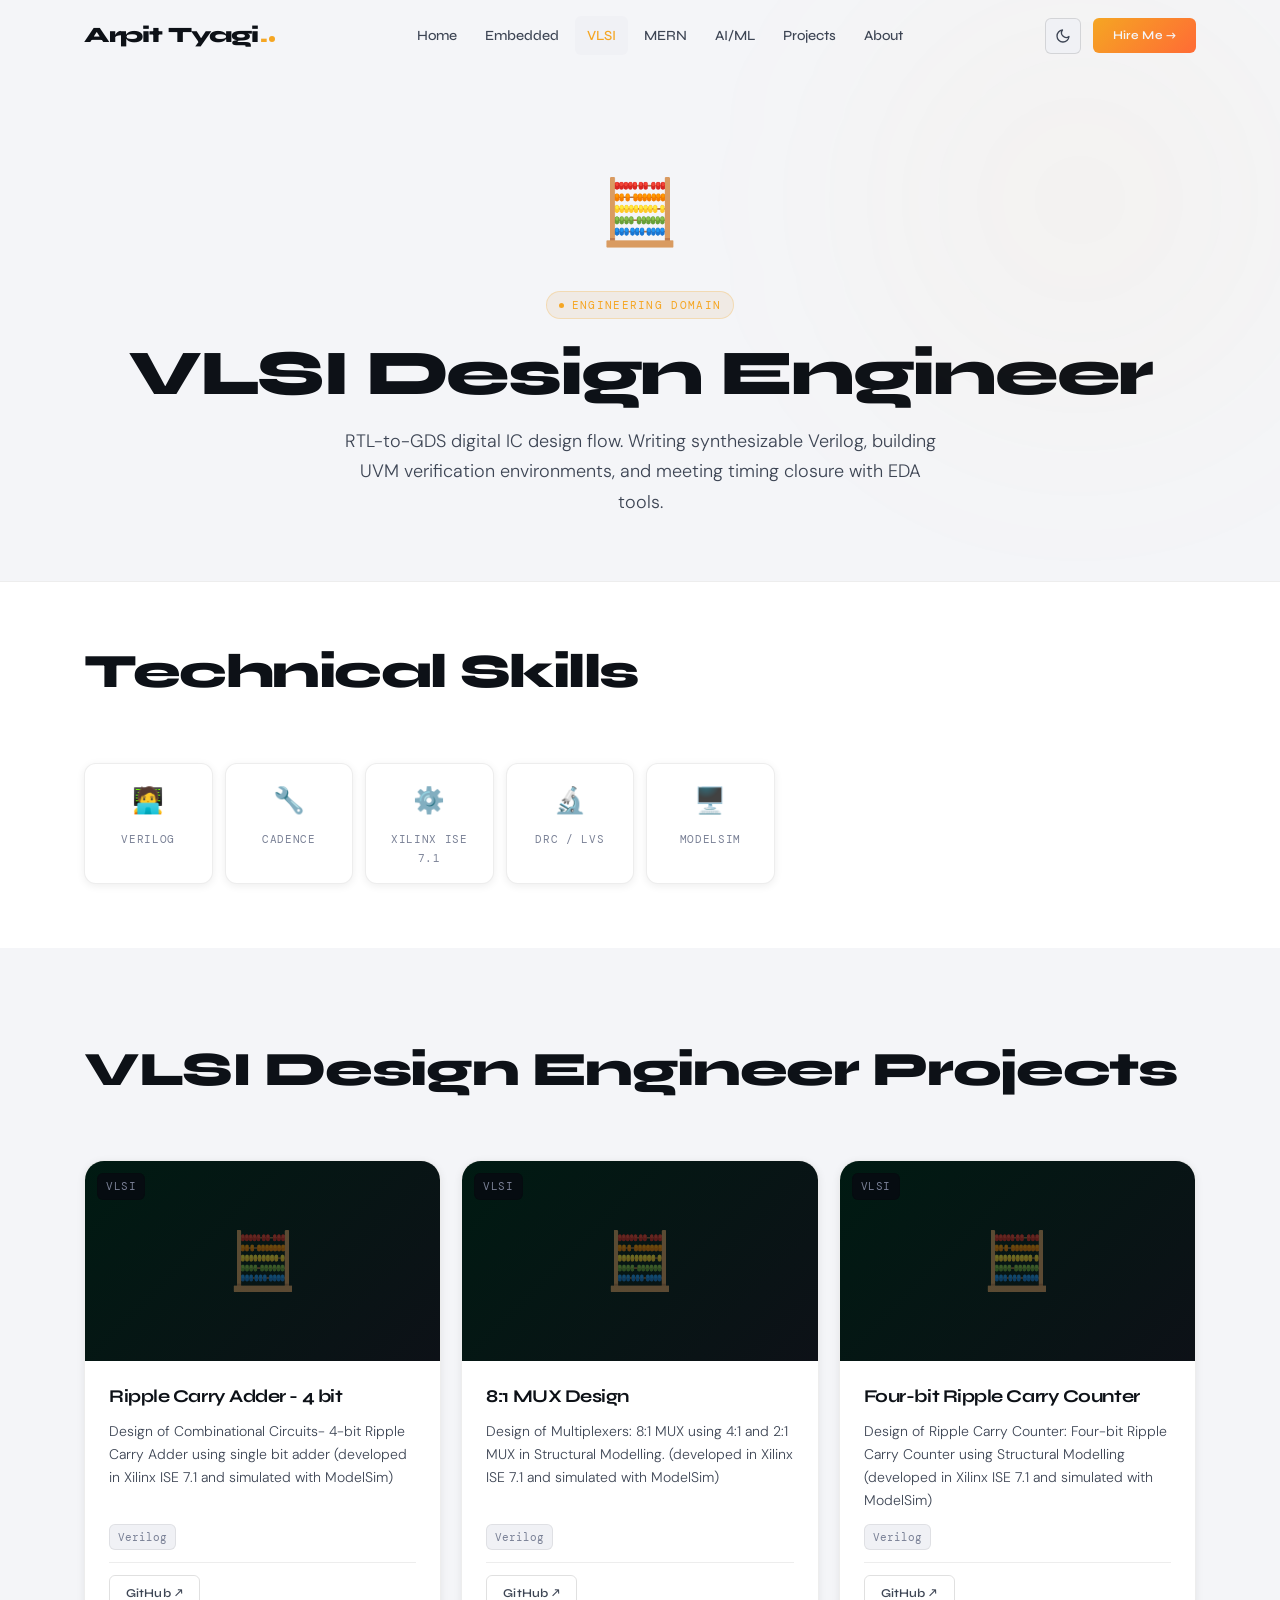
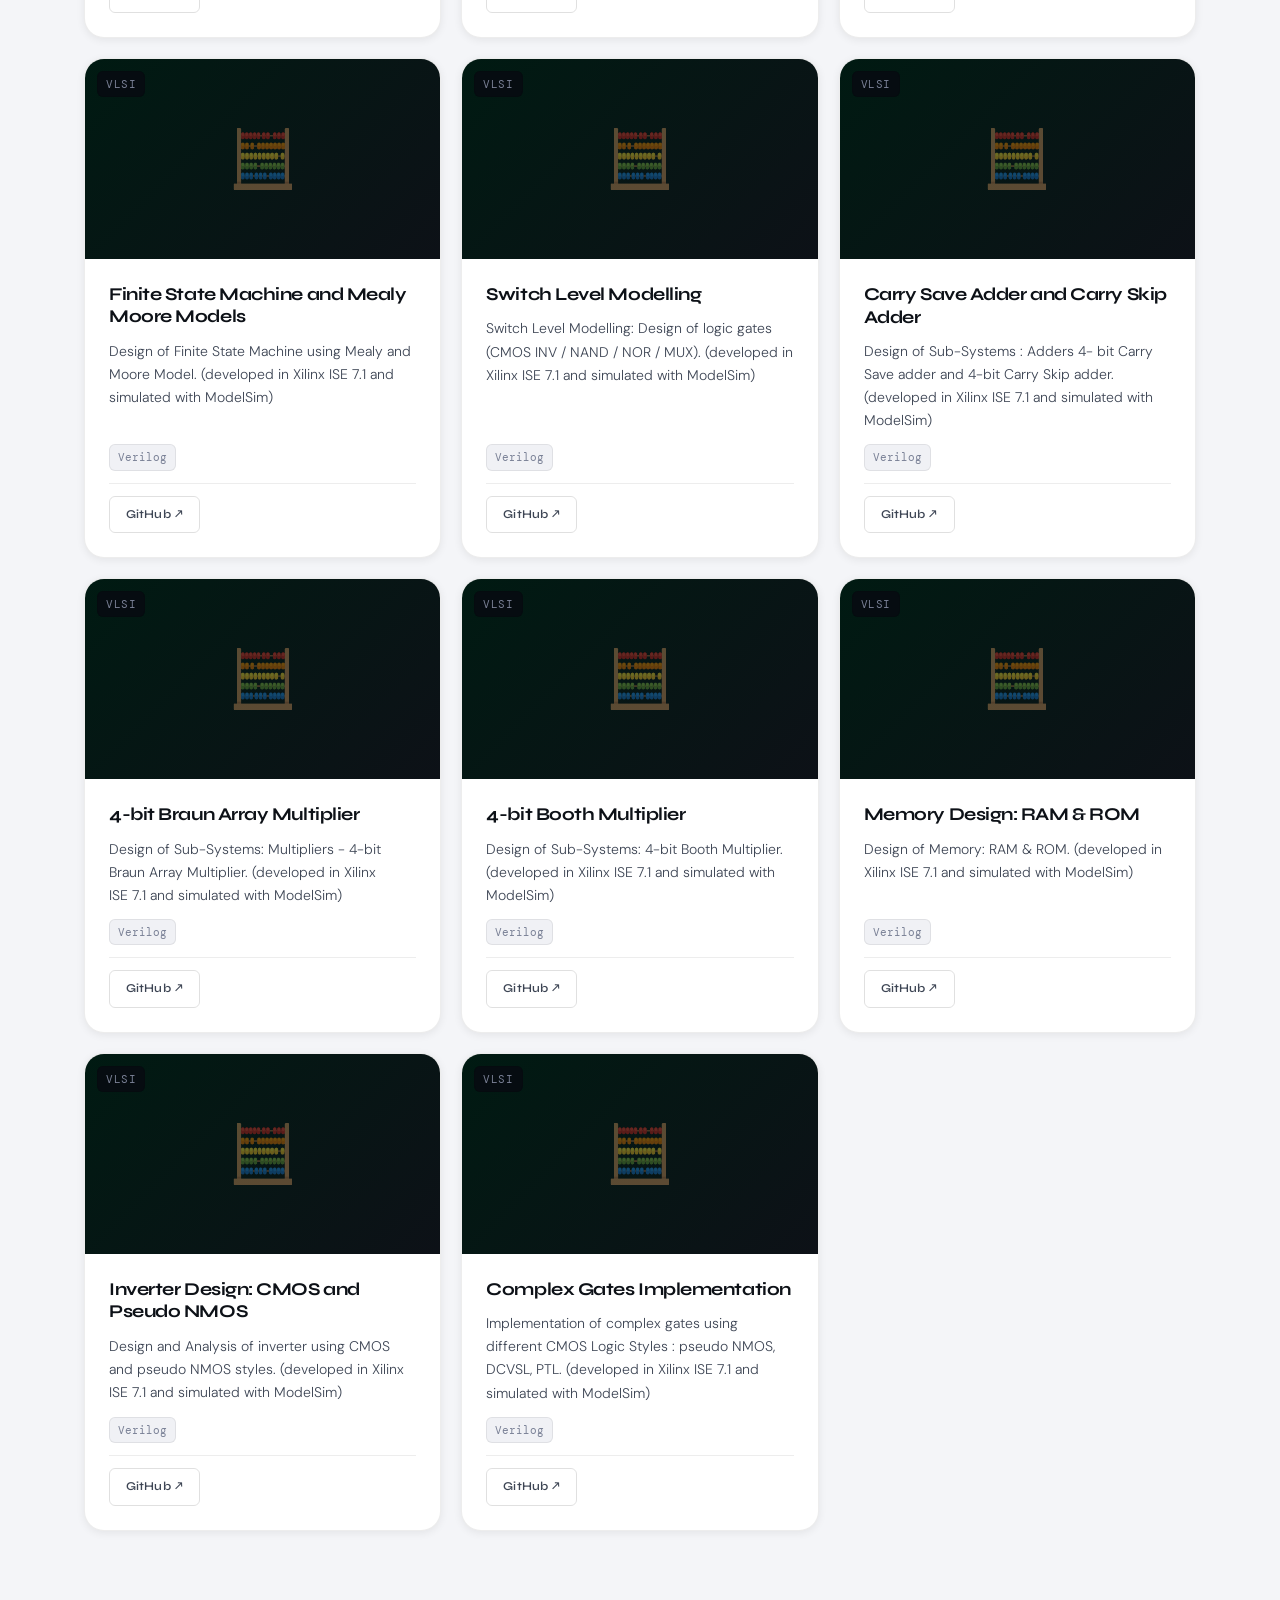
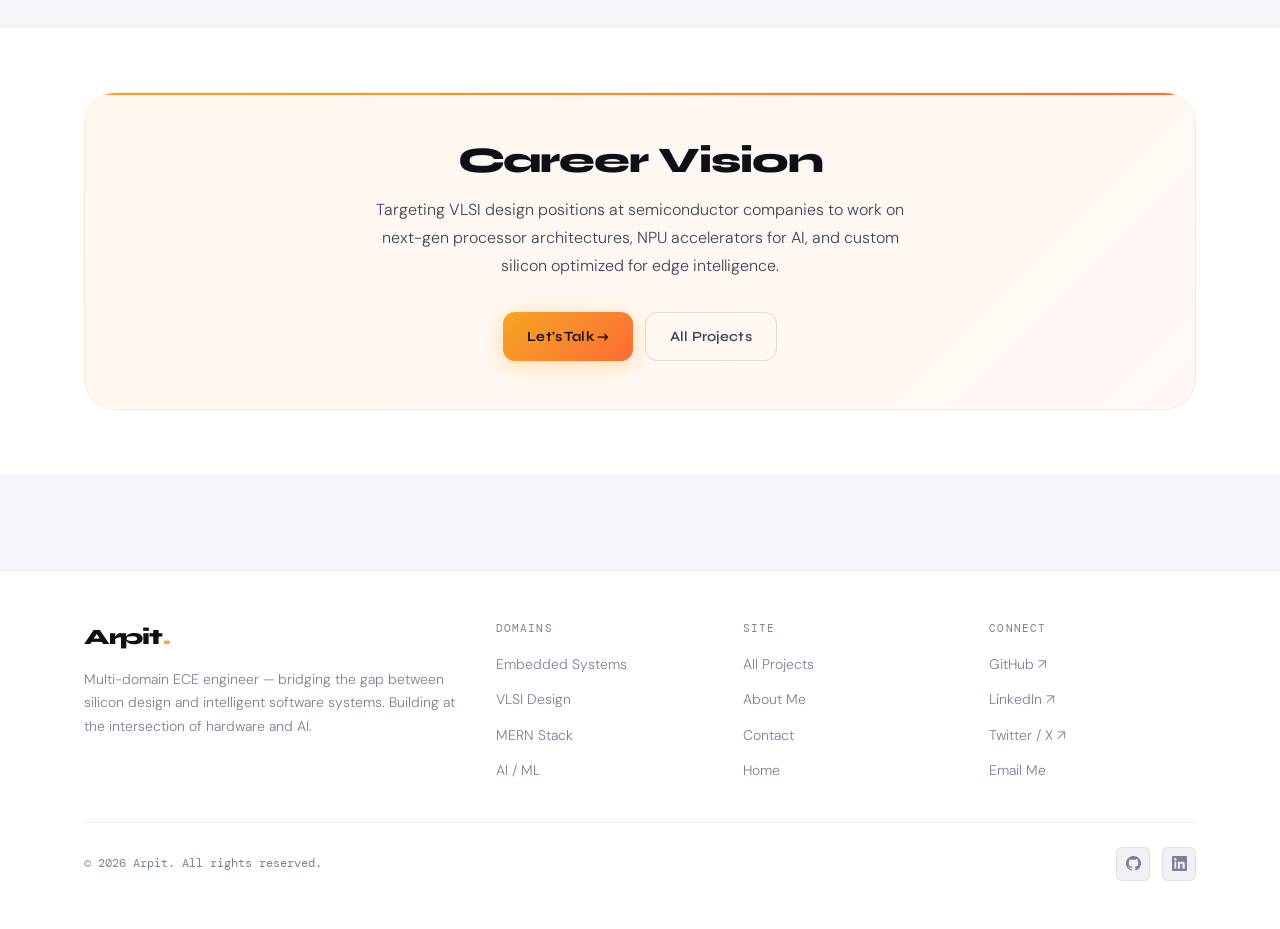
==== commit 22d4f404: "minor changes in menu-mobile view" ====
--- a/pages/vlsi.html
+++ b/pages/vlsi.html
@@ -118,7 +118,7 @@
       <section class="section">
         <div class="wrap">
           <div class="sh reveal">
-            <p class="sh-eye">Work</p>
+            <!-- <p class="sh-eye">Work</p> -->
             <h2 class="sh-title">VLSI Design Engineer Projects</h2>
           </div>
           <div class="projects-grid">
--- a/css/style.css
+++ b/css/style.css
@@ -324,23 +324,33 @@
   z-index: 190;
   flex-direction: column;
   align-items: center;
+  /* vertically center the links */
   justify-content: center;
+  padding-top: var(--s18); /* still keep some breathing room above */
   gap: var(--s4);
   opacity: 0;
   pointer-events: none;
   transition: opacity var(--t-slow);
   visibility: hidden;
+  /* keep links from stretching too wide on large phones/tablets */
+  max-width: 400px;
+  margin: 0 auto;
 }
 .nav-mobile.open { opacity: 1; pointer-events: all; visibility: visible; }
 .nav-mobile a {
   font-family: var(--font-display);
-  font-size: var(--fs-3xl);
+  font-size: var(--fs-lg); /* slightly larger but not huge */
   font-weight: 700;
   color: var(--text-1);
   transition: color var(--t-fast);
   letter-spacing: -0.02em;
 }
 .nav-mobile a:hover { color: var(--amber); }
+
+/* even more reduction on tiniest screens */
+@media (max-width: 480px) {
+  .nav-mobile a { font-size: var(--fs-md); }
+}
 
 /* ── HERO ─────────────────────────────────────────────────────── */
 .hero {
